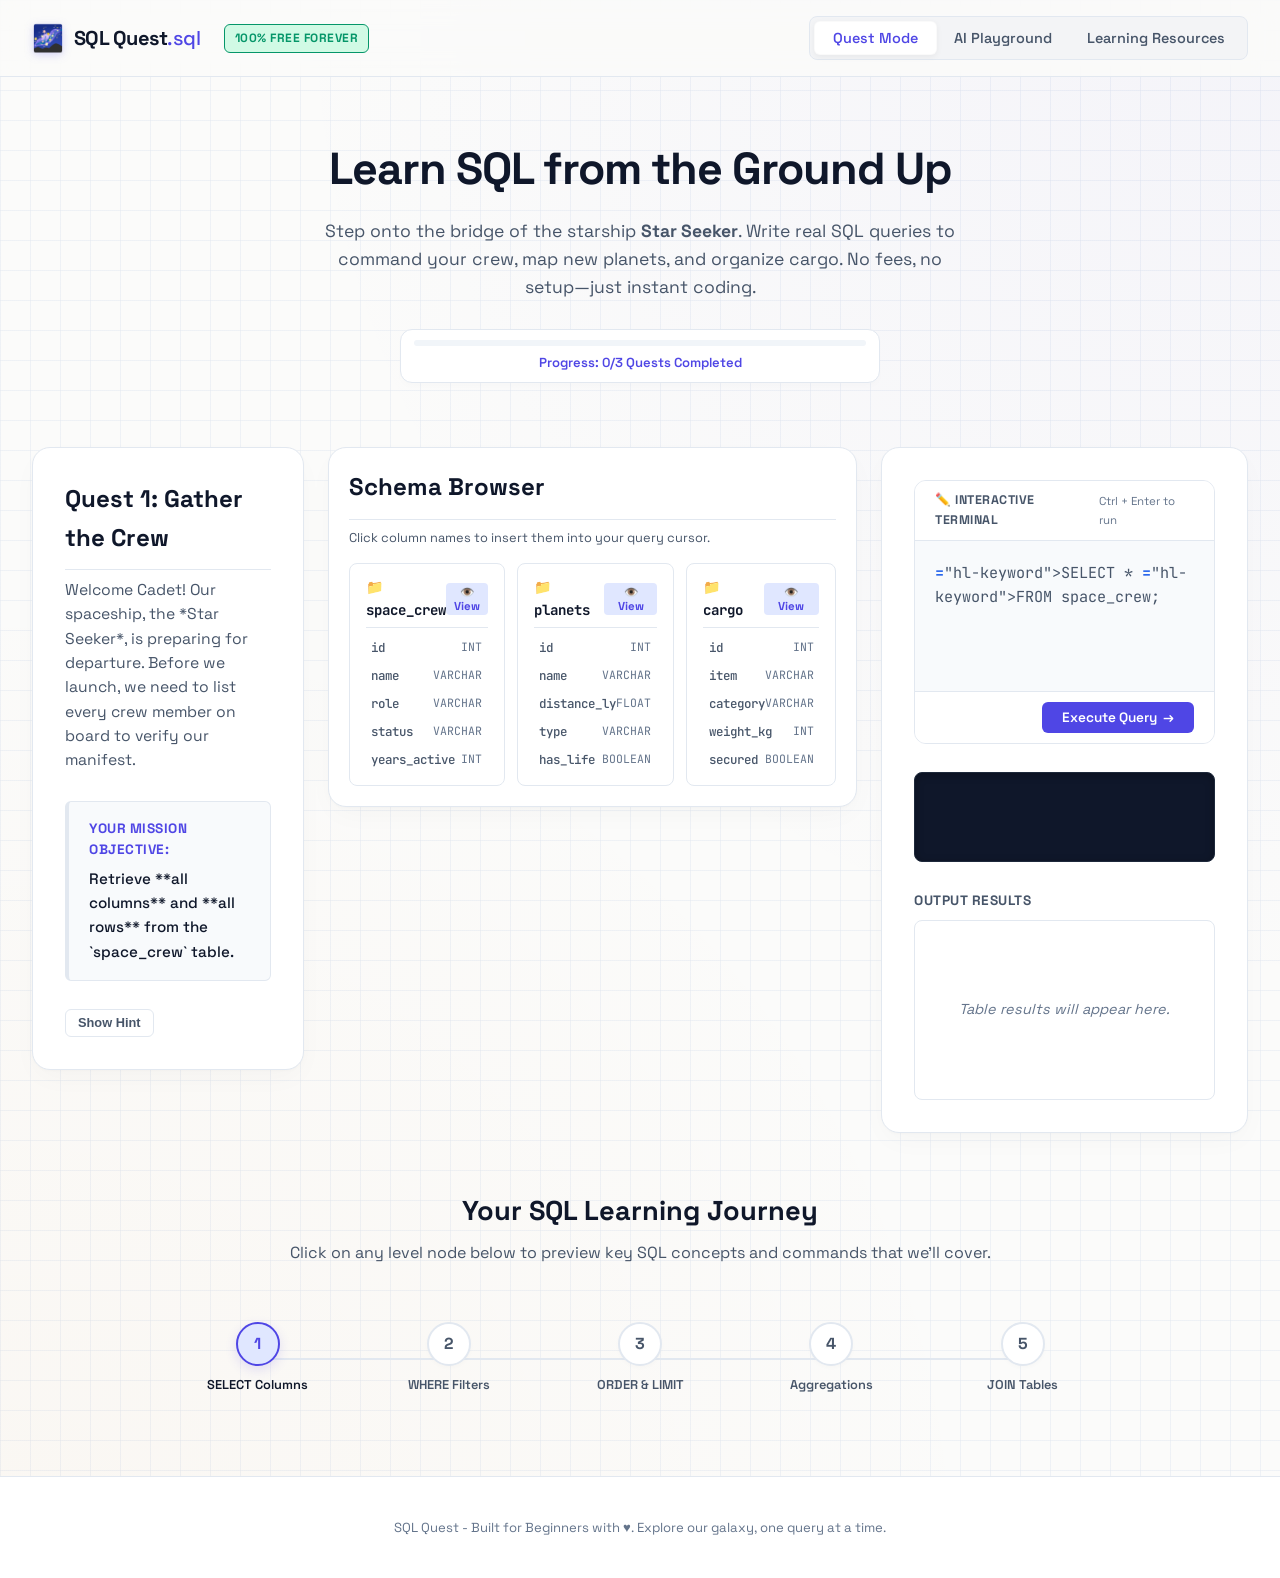
==== 200.html @ 403ad313 "Initial commit" ====
<!DOCTYPE html>
<html lang="en">
<head>
  <meta charset="UTF-8">
  <meta name="viewport" content="width=device-width, initial-scale=1.0">
  <title>SQL Quest: Master the Basics of SQL</title>
  <meta name="description" content="Step onto the bridge of the Star Seeker and learn SQL right from the basics through interactive space-themed quests directly in your browser.">
  <link rel="icon" href="data:image/svg+xml,<svg xmlns=%22http://www.w3.org/2000/svg%22 viewBox=%220 0 100 100%22><text y=%22.9em%22 font-size=%2290%22>🌌</text></svg>">
  <link rel="stylesheet" href="styles.css">
</head>
<body>

  <!-- Header Navigation -->
  <header>
    <div class="logo-container">
      <span class="logo-icon">🌌</span>
      <span class="logo-text">SQL Quest</span>
    </div>
    <div class="free-pricing-tag">100% Free Forever</div>
    <nav class="nav-tabs">
      <button class="nav-tab active" data-tab="quest">Quest Mode</button>
      <button class="nav-tab" data-tab="sandbox">AI Playground</button>
      <button class="nav-tab" data-tab="resources">Learning Resources</button>
    </nav>
  </header>

  <!-- Hero Onboarding Section -->
  <section class="hero-banner">
    <h1>Learn SQL from the Ground Up</h1>
    <p>Step onto the bridge of the starship <strong>Star Seeker</strong>. Write real SQL queries to command your crew, map new planets, and organize cargo. No fees, no setup—just instant coding.</p>
    
    <div class="progress-container">
      <div class="progress-bar-bg">
        <div id="quest-progress-fill" class="progress-bar-fill"></div>
      </div>
      <span id="quest-progress-text" class="progress-text">Progress: 0/3 Quests Completed</span>
    </div>
  </section>

  <!-- Main Split-Pane Workspace -->
  <main class="workspace" id="main-workspace">
    
    <!-- Left Column: Instructions (Quest Details OR AI Playground controls) -->
    <div class="workspace-left">
      
      <!-- Quest Panel -->
      <section id="workspace-quest" class="panel">
        <div class="guide-header">
          <h2 id="quest-title">Quest 1: Gather the Crew</h2>
          <p id="quest-description" class="quest-intro">Loading instructions...</p>
        </div>

        <div class="objective-box">
          <h4>Your Mission Objective:</h4>
          <p id="quest-objective">Loading objective...</p>
        </div>

        <div class="hint-section">
          <button id="quest-hint-btn" class="hint-btn">Show Hint</button>
          <div id="quest-hint-text" class="hint-text hidden"></div>
        </div>

        <!-- Live Interactive Feedback -->
        <div id="quest-feedback" class="quest-feedback-panel hidden">
          <!-- Will be dynamically populated upon query completion -->
        </div>
        
        <button id="next-quest-btn" class="action-btn hidden">Next Quest &rarr;</button>
      </section>

      <!-- Sandbox Panel (Combined AI Playground) -->
      <section id="workspace-sandbox" class="panel hidden">
        <div class="guide-header">
          <h2>AI SQL Playground</h2>
          <p class="quest-intro">Describe what data you want in natural English. The SQL Copilot will translate it into a valid SQL query and load it into your editor.</p>
        </div>

        <!-- AI Assistant Input Container -->
        <div class="ai-input-container">
          <div class="ai-input-wrapper">
            <span class="ai-mascot-sparkle">🧠</span>
            <input type="text" id="ai-prompt-input" placeholder="Ask SQL Copilot (e.g. 'find active crew members')...">
            <button id="ai-submit-btn" class="ai-send-btn">Ask AI</button>
          </div>
          
          <div class="ai-suggestions-list">
            <span class="ai-suggestions-label">Try Asking:</span>
            <div class="ai-suggest-chips">
              <span class="ai-suggest-chip" data-prompt="Find active crew members">"active crew"</span>
              <span class="ai-suggest-chip" data-prompt="Find planets with life">"habitable planets"</span>
              <span class="ai-suggest-chip" data-prompt="Show unsecured cargo items">"unsecured cargo"</span>
              <span class="ai-suggest-chip" data-prompt="List all space crew ordered by experience">"sort crew by years"</span>
            </div>
          </div>
        </div>

        <!-- AI Response & Explanation Area -->
        <div id="ai-explanation-bubble" class="ai-explanation-card hidden">
          <div class="ai-explanation-header">
            <span class="ai-badge">🤖 SQL Copilot</span>
            <span class="ai-explanation-title">Query Explanation</span>
          </div>
          <p id="ai-explanation-text">I translated your prompt into the query loaded in the editor.</p>
        </div>

        <!-- Classic Query presets for manual playground runs -->
        <div style="border-top: 1px solid var(--border-color); padding-top: 1rem;">
          <h4 class="templates-header" style="margin-bottom: 0.5rem;">Quick SQL Presets</h4>
          <div class="template-chips">
            <span class="template-chip" data-query="SELECT * FROM planets;">All Planets</span>
            <span class="template-chip" data-query="SELECT name, distance_ly FROM planets WHERE has_life = true;">Habitable Planets</span>
            <span class="template-chip" data-query="SELECT item, category FROM cargo WHERE secured = false;">Unsecured Cargo</span>
          </div>
        </div>
      </section>

    </div>

    <!-- Middle Column: Persistent Database Schema Explorer -->
    <div class="workspace-middle">
      <section class="panel schema-explorer-panel">
        <div class="guide-header">
          <h2>Schema Browser</h2>
          <p class="quest-intro" style="font-size: 0.8rem;">Click column names to insert them into your query cursor.</p>
        </div>

        <div class="schema-cards">
          
          <div class="schema-card-v2" data-table="space_crew">
            <div class="schema-card-v2-header">
              <span class="table-name">📁 space_crew</span>
              <button class="quick-view-btn" data-table="space_crew" title="Quick View Data">👁️ View</button>
            </div>
            <ul class="schema-columns-list">
              <li data-col="id"><span class="col-name">id</span> <span class="col-type">INT</span></li>
              <li data-col="name"><span class="col-name">name</span> <span class="col-type">VARCHAR</span></li>
              <li data-col="role"><span class="col-name">role</span> <span class="col-type">VARCHAR</span></li>
              <li data-col="status"><span class="col-name">status</span> <span class="col-type">VARCHAR</span></li>
              <li data-col="years_active"><span class="col-name">years_active</span> <span class="col-type">INT</span></li>
            </ul>
          </div>

          <div class="schema-card-v2" data-table="planets">
            <div class="schema-card-v2-header">
              <span class="table-name">📁 planets</span>
              <button class="quick-view-btn" data-table="planets" title="Quick View Data">👁️ View</button>
            </div>
            <ul class="schema-columns-list">
              <li data-col="id"><span class="col-name">id</span> <span class="col-type">INT</span></li>
              <li data-col="name"><span class="col-name">name</span> <span class="col-type">VARCHAR</span></li>
              <li data-col="distance_ly"><span class="col-name">distance_ly</span> <span class="col-type">FLOAT</span></li>
              <li data-col="type"><span class="col-name">type</span> <span class="col-type">VARCHAR</span></li>
              <li data-col="has_life"><span class="col-name">has_life</span> <span class="col-type">BOOLEAN</span></li>
            </ul>
          </div>

          <div class="schema-card-v2" data-table="cargo">
            <div class="schema-card-v2-header">
              <span class="table-name">📁 cargo</span>
              <button class="quick-view-btn" data-table="cargo" title="Quick View Data">👁️ View</button>
            </div>
            <ul class="schema-columns-list">
              <li data-col="id"><span class="col-name">id</span> <span class="col-type">INT</span></li>
              <li data-col="item"><span class="col-name">item</span> <span class="col-type">VARCHAR</span></li>
              <li data-col="category"><span class="col-name">category</span> <span class="col-type">VARCHAR</span></li>
              <li data-col="weight_kg"><span class="col-name">weight_kg</span> <span class="col-type">INT</span></li>
              <li data-col="secured"><span class="col-name">secured</span> <span class="col-type">BOOLEAN</span></li>
            </ul>
          </div>

        </div>
      </section>
    </div>

    <!-- Right Column: Persistent Interactive Console & Table Output -->
    <div class="workspace-right">
      <section class="panel">
        <div class="editor-container">
          <div class="editor-header">
            <span class="editor-title">Interactive Terminal</span>
            <span class="keyboard-shortcut">Ctrl + Enter to run</span>
          </div>
          <!-- Overlapping Textarea & Syntax Highlighting DIV -->
          <div class="editor-textarea-wrapper">
            <div id="editor-highlight" class="editor-highlight-overlay"></div>
            <textarea id="sql-editor" spellcheck="false" placeholder="Write your SQL here..."></textarea>
          </div>
          <div class="editor-footer">
            <button id="run-query-btn" class="run-btn">
              <span>Execute Query</span> &rarr;
            </button>
          </div>
        </div>

        <!-- Real-time Console Log -->
        <div id="console-output" class="console-logs">
          <p class="console-line"><span class="console-timestamp">[09:00:00]</span> Console initialized. Write your query above and press Execute!</p>
        </div>

        <!-- Rendered Data Table -->
        <div class="table-output-panel">
          <h3>Output Results</h3>
          <div id="table-container" class="table-wrapper">
            <div class="table-placeholder">Table results will appear here.</div>
          </div>
        </div>
      </section>
    </div>
  </main>

  <!-- Resources Hub Workspace -->
  <main id="workspace-resources" class="workspace hidden" style="grid-template-columns: 1fr;">
    <section class="panel" id="print-cheat-sheet-area">
      <div class="guide-header" style="display:flex; justify-content:space-between; align-items:center; flex-wrap:wrap; gap:1rem;">
        <div>
          <h2>SQL Academy Resource Center</h2>
          <p class="quest-intro">Unlock video lessons, cheat handbooks, and syntax guides by clearing training levels. <strong>100% Free &amp; Open Learning.</strong></p>
        </div>
        <div class="resource-lock-status-indicator" id="resource-unlock-summary">
          Unlocked: 1/3 Levels
        </div>
      </div>

      <div class="resources-grid">
        
        <!-- Video Lectures Section -->
        <div class="resource-section">
          <h3 class="resource-section-title">🎬 Video Lectures</h3>
          <div class="resource-list">
            
            <div class="resource-card unlocked" data-resource-lvl="1">
              <div class="card-status-badge">Unlocked</div>
              <h4>Lesson 1: SELECT &amp; Columns</h4>
              <p>Learn to fetch columns and rows from a database table.</p>
              <a href="https://www.youtube.com/watch?v=HXV3zeQKqGY" target="_blank" class="resource-link-btn">Watch Video (8 min) &rarr;</a>
            </div>

            <div class="resource-card locked" data-resource-lvl="2">
              <div class="card-status-badge">Locked</div>
              <h4>Lesson 2: WHERE Filters</h4>
              <p>Learn to isolate specific rows using comparison logic.</p>
              <a href="https://www.youtube.com/watch?v=7S_tz1z_5bA" target="_blank" class="resource-link-btn disabled">Solve Quest 1 to Unlock</a>
            </div>

            <div class="resource-card locked" data-resource-lvl="3">
              <div class="card-status-badge">Locked</div>
              <h4>Lesson 3: ORDER BY &amp; LIMIT</h4>
              <p>Learn sorting lists and limiting return counts.</p>
              <a href="https://www.youtube.com/watch?v=85pG_pZgQL8" target="_blank" class="resource-link-btn disabled">Solve Quest 2 to Unlock</a>
            </div>

          </div>
        </div>

        <!-- Downloadable Guides Section -->
        <div class="resource-section">
          <h3 class="resource-section-title">📖 PDF &amp; Text Guides</h3>
          <div class="resource-list">
            
            <div class="resource-card unlocked" data-resource-lvl="1">
              <div class="card-status-badge">Unlocked</div>
              <h4>Guide: Database Foundations</h4>
              <p>Visual PDF overview of schemas, fields, and queries.</p>
              <a href="data:text/plain;charset=utf-8,DATABASE FOUNDATIONS:%0A- A database table has rows and columns.%0A- Columns represent attributes (e.g. name, role).%0A- Rows represent records (e.g. Zara Chen, Navigator).%0A- Write SELECT * FROM space_crew; to view the whole table." download="SQL_Database_Foundations.txt" class="resource-link-btn">Download Guide (TXT) &darr;</a>
            </div>

            <div class="resource-card locked" data-resource-lvl="2">
              <div class="card-status-badge">Locked</div>
              <h4>Guide: WHERE Operators</h4>
              <p>Unlock by completing the second level training.</p>
              <a href="#" class="resource-link-btn disabled">Solve Quest 1 to Unlock</a>
            </div>

            <div class="resource-card locked" data-resource-lvl="3">
              <div class="card-status-badge">Locked</div>
              <h4>Guide: Sorting &amp; Bounds</h4>
              <p>Unlock by completing the third level training.</p>
              <a href="#" class="resource-link-btn disabled">Solve Quest 2 to Unlock</a>
            </div>

          </div>
        </div>

        <!-- Quick Syntax Notes Section -->
        <div class="resource-section">
          <h3 class="resource-section-title">📝 Quick Syntax Notes</h3>
          <div class="resource-list">
            
            <div class="resource-card unlocked" data-resource-lvl="1">
              <div class="card-status-badge">Unlocked</div>
              <h4>SELECT statement</h4>
              <pre class="notes-code">SELECT name, role FROM space_crew;</pre>
              <button class="copy-code-btn" data-code="SELECT name, role FROM space_crew;">Copy Code</button>
            </div>

            <div class="resource-card locked" data-resource-lvl="2">
              <div class="card-status-badge">Locked</div>
              <h4>WHERE Filter Clause</h4>
              <pre class="notes-code">SELECT * FROM cargo WHERE weight_kg > 500;</pre>
              <button class="copy-code-btn disabled" disabled>Locked</button>
            </div>

            <div class="resource-card locked" data-resource-lvl="3">
              <div class="card-status-badge">Locked</div>
              <h4>ORDER BY sorting</h4>
              <pre class="notes-code">SELECT * FROM planets ORDER BY distance_ly DESC;</pre>
              <button class="copy-code-btn disabled" disabled>Locked</button>
            </div>

          </div>

          <div class="download-all-notes-panel" style="margin-top: 1.5rem; border-top: 1px solid var(--border-color); padding-top: 1rem; display: flex; gap: 0.5rem;">
            <button id="download-txt-notes-btn" class="action-btn secondary-btn" style="flex:1; margin-top:0; font-size: 0.8rem;">Download Notes (.txt)</button>
            <button id="print-pdf-notes-btn" class="action-btn secondary-btn" style="flex:1; margin-top:0; font-size: 0.8rem;">Print / Save PDF</button>
          </div>
        </div>

      </div>
    </section>
  </main>

  <!-- Interactive Learning Roadmap -->
  <section class="roadmap-section" id="roadmap-navigation-area">
    <div class="roadmap-header">
      <h2>Your SQL Learning Journey</h2>
      <p>Click on any level node below to preview key SQL concepts and commands that we'll cover.</p>
    </div>

    <div class="roadmap-graph">
      
      <div class="roadmap-node-container">
        <div class="roadmap-node active" data-level="1">1</div>
        <span class="node-label">SELECT Columns</span>
      </div>

      <div class="roadmap-node-container">
        <div class="roadmap-node" data-level="2">2</div>
        <span class="node-label">WHERE Filters</span>
      </div>

      <div class="roadmap-node-container">
        <div class="roadmap-node" data-level="3">3</div>
        <span class="node-label">ORDER &amp; LIMIT</span>
      </div>

      <div class="roadmap-node-container">
        <div class="roadmap-node" data-level="4">4</div>
        <span class="node-label">Aggregations</span>
      </div>

      <div class="roadmap-node-container">
        <div class="roadmap-node" data-level="5">5</div>
        <span class="node-label">JOIN Tables</span>
      </div>

    </div>
  </section>

  <!-- Concept Breakdown Modal Dialog -->
  <div id="roadmap-modal" class="modal hidden">
    <div class="modal-content">
      <div class="modal-header">
        <h3 id="roadmap-modal-title">Concept Detail</h3>
        <button id="roadmap-modal-close" class="modal-close">&times;</button>
      </div>
      <div id="roadmap-modal-body" class="modal-body">
        <!-- Populated via Javascript -->
      </div>
    </div>
  </div>

  <!-- Footer -->
  <footer>
    <p>SQL Quest - Built for Beginners with &hearts;. Explore our galaxy, one query at a time.</p>
  </footer>

  <!-- SQL Engine and App Controller Scripts -->
  <script src="database.js"></script>
  <script src="app.js"></script>
</body>
</html>
---- styles.css ----
/* SQL Quest - Visual Styling System (Tech-Editorial Light Theme) */
@import url('https://fonts.googleapis.com/css2?family=Space+Grotesk:wght@400;500;600;700&family=JetBrains+Mono:wght@400;500;700&display=swap');

:root {
  /* Editorial Light Palette */
  --bg-primary: #fbfbfa;
  --bg-secondary: #f3f4f6;
  --bg-panel: #ffffff;
  --bg-input: #f8fafc;
  
  --color-text-main: #0f172a;
  --color-text-muted: #475569;
  --color-text-dark: #64748b;

  --accent-primary: #4f46e5;      /* Tech Indigo */
  --accent-primary-light: #e0e7ff;
  --accent-secondary: #d97706;    /* Warm Amber */
  --accent-secondary-light: #fef3c7;
  --accent-success: #059669;      /* Emerald Green */
  --accent-success-light: #d1fae5;
  --accent-error: #dc2626;        /* Crimson Red */
  --accent-error-light: #fee2e2;

  --border-color: #e2e8f0;
  --border-color-focus: #cbd5e1;
  --ring-shadow-primary: 0 0 0 4px rgba(79, 70, 229, 0.15);
  --ring-shadow-success: 0 0 0 4px rgba(5, 150, 105, 0.15);
  --ring-shadow-error: 0 0 0 4px rgba(220, 38, 38, 0.15);

  --panel-shadow: 0 10px 30px -5px rgba(0, 0, 0, 0.03), 0 1px 3px rgba(0, 0, 0, 0.02);
  --hover-shadow: 0 20px 40px -10px rgba(0, 0, 0, 0.06), 0 1px 3px rgba(0, 0, 0, 0.02);
  --border-radius: 12px;
  --border-radius-sm: 6px;
  --border-radius-lg: 18px;

  --font-sans: 'Space Grotesk', sans-serif;
  --font-mono: 'JetBrains Mono', monospace;
  
  --transition-smooth: all 0.25s cubic-bezier(0.4, 0, 0.2, 1);
}

* {
  box-sizing: border-box;
  margin: 0;
  padding: 0;
}

body {
  background-color: var(--bg-primary);
  color: var(--color-text-main);
  font-family: var(--font-sans);
  line-height: 1.6;
  overflow-x: hidden;
  /* Light Grid Blueprint background */
  background-image: 
    radial-gradient(circle at 100% 0%, rgba(79, 70, 229, 0.04), transparent 50%),
    radial-gradient(circle at 0% 100%, rgba(217, 119, 6, 0.03), transparent 50%),
    linear-gradient(rgba(226, 232, 240, 0.5) 1px, transparent 1px),
    linear-gradient(90deg, rgba(226, 232, 240, 0.5) 1px, transparent 1px);
  background-size: 100% 100%, 100% 100%, 30px 30px, 30px 30px;
}

/* --- Header Section --- */
header {
  position: sticky;
  top: 0;
  z-index: 100;
  background: rgba(251, 251, 250, 0.85);
  backdrop-filter: blur(12px);
  -webkit-backdrop-filter: blur(12px);
  border-bottom: 1px solid var(--border-color);
  padding: 1rem 2rem;
  display: flex;
  justify-content: space-between;
  align-items: center;
}

.logo-container {
  display: flex;
  align-items: center;
  gap: 0.6rem;
}

.logo-icon {
  font-size: 1.6rem;
  filter: drop-shadow(0 2px 4px rgba(79, 70, 229, 0.25));
}

.logo-text {
  font-size: 1.25rem;
  font-weight: 700;
  letter-spacing: -0.5px;
  color: var(--color-text-main);
  text-transform: none;
}

.logo-text::after {
  content: ".sql";
  color: var(--accent-primary);
  font-weight: 500;
}

.nav-tabs {
  display: flex;
  background: var(--bg-secondary);
  border-radius: 8px;
  padding: 0.25rem;
  border: 1px solid var(--border-color);
}

.nav-tab {
  background: transparent;
  border: none;
  color: var(--color-text-muted);
  font-family: var(--font-sans);
  font-size: 0.9rem;
  font-weight: 550;
  padding: 0.45rem 1.1rem;
  border-radius: 6px;
  cursor: pointer;
  transition: var(--transition-smooth);
}

.nav-tab:hover {
  color: var(--color-text-main);
}

.nav-tab.active {
  background: var(--bg-panel);
  color: var(--accent-primary);
  box-shadow: 0 2px 6px rgba(0, 0, 0, 0.05);
  border: 1px solid rgba(0, 0, 0, 0.02);
}

/* --- Hero Banner --- */
.hero-banner {
  padding: 3.5rem 2rem 2.5rem;
  text-align: center;
  max-width: 900px;
  margin: 0 auto;
}

.hero-banner h1 {
  font-size: 2.8rem;
  font-weight: 700;
  margin-bottom: 0.75rem;
  letter-spacing: -1px;
  color: var(--color-text-main);
}

.hero-banner p {
  color: var(--color-text-muted);
  font-size: 1.1rem;
  max-width: 650px;
  margin: 0 auto 1.75rem;
}

.progress-container {
  max-width: 480px;
  margin: 0 auto;
  background: var(--bg-panel);
  border-radius: 12px;
  padding: 0.6rem 0.8rem;
  border: 1px solid var(--border-color);
  display: flex;
  flex-direction: column;
  gap: 0.35rem;
  box-shadow: 0 4px 6px rgba(0, 0, 0, 0.01);
}

.progress-bar-bg {
  width: 100%;
  height: 6px;
  background: #f1f5f9;
  border-radius: 10px;
  overflow: hidden;
}

.progress-bar-fill {
  height: 100%;
  width: 0%;
  background: var(--accent-primary);
  transition: width 0.4s ease-out;
}

.progress-text {
  font-size: 0.82rem;
  font-weight: 600;
  color: var(--accent-primary);
  font-family: var(--font-sans);
}

/* --- Workspace Area --- */
.workspace {
  display: grid;
  grid-template-columns: 1fr 0.85fr 1.35fr;
  gap: 1.5rem;
  max-width: 1500px;
  margin: 1.5rem auto;
  padding: 0 2rem;
}

/* Editorial Panel Card */
.panel {
  background: var(--bg-panel);
  border: 1px solid var(--border-color);
  border-radius: var(--border-radius-lg);
  padding: 2rem;
  box-shadow: var(--panel-shadow);
  display: flex;
  flex-direction: column;
  gap: 1.75rem;
  transition: var(--transition-smooth);
}

.panel:hover {
  box-shadow: var(--hover-shadow);
}

/* Left Panel: Guide & Quests */
.guide-header h2 {
  font-size: 1.5rem;
  font-weight: 700;
  margin-bottom: 0.5rem;
  color: var(--color-text-main);
  border-bottom: 1.5px solid var(--border-color);
  padding-bottom: 0.75rem;
}

.quest-intro {
  color: var(--color-text-muted);
  font-size: 0.98rem;
  line-height: 1.55;
}

.quest-intro strong {
  color: var(--color-text-main);
  font-weight: 600;
}

.objective-box {
  background: var(--bg-input);
  border-left: 3px solid var(--accent-primary);
  border-radius: 6px;
  padding: 1rem 1.25rem;
  border: 1px solid var(--border-color);
  border-left-width: 4px;
}

.objective-box h4 {
  color: var(--accent-primary);
  font-size: 0.85rem;
  font-weight: 700;
  text-transform: uppercase;
  letter-spacing: 0.5px;
  margin-bottom: 0.35rem;
}

.objective-box p {
  font-size: 0.95rem;
  font-weight: 500;
  color: var(--color-text-main);
}

.hint-section {
  display: flex;
  flex-direction: column;
  gap: 0.5rem;
}

.hint-btn {
  background: transparent;
  border: 1px solid var(--border-color);
  color: var(--color-text-muted);
  padding: 0.35rem 0.75rem;
  border-radius: 6px;
  font-size: 0.8rem;
  font-weight: 600;
  cursor: pointer;
  align-self: flex-start;
  transition: var(--transition-smooth);
}

.hint-btn:hover {
  background: var(--bg-secondary);
  color: var(--color-text-main);
  border-color: var(--color-text-dark);
}

.hint-text {
  background: #f8fafc;
  border: 1px dashed var(--border-color);
  border-radius: 6px;
  padding: 0.75rem 1rem;
  font-family: var(--font-mono);
  font-size: 0.82rem;
  white-space: pre-wrap;
  color: var(--color-text-muted);
  line-height: 1.4;
}

/* Quest Feedbacks */
.quest-feedback-panel {
  display: flex;
  gap: 1rem;
  padding: 1.25rem;
  border-radius: 8px;
  margin-top: auto;
  align-items: center;
}

.quest-feedback-panel.hidden {
  display: none;
}

.success-panel {
  background: var(--accent-success-light);
  border: 1px solid var(--accent-success);
  box-shadow: 0 4px 12px rgba(5, 150, 105, 0.05);
}

.success-panel h3 {
  color: var(--accent-success);
  font-weight: 700;
  margin-bottom: 0.25rem;
  font-size: 1.1rem;
}

.success-panel p {
  font-size: 0.92rem;
  color: var(--color-text-main);
}

.feedback-icon {
  font-size: 1.8rem;
}

.final-success-panel {
  background: var(--accent-primary-light);
  border: 1px solid var(--accent-primary);
  flex-direction: column;
  text-align: center;
  padding: 1.75rem;
  border-radius: var(--border-radius);
}

.final-success-panel h3 {
  color: var(--accent-primary);
  margin-bottom: 0.5rem;
  font-size: 1.35rem;
  font-weight: 700;
}

.final-success-panel p {
  font-size: 0.95rem;
  color: var(--color-text-main);
}

.glowing-badge {
  font-size: 3.5rem;
  display: inline-block;
  animation: floatBadge 3.5s ease-in-out infinite;
}

@keyframes floatBadge {
  0% { transform: translateY(0px) rotate(0deg); }
  50% { transform: translateY(-6px) rotate(4deg); }
  100% { transform: translateY(0px) rotate(0deg); }
}

.action-btn {
  background: var(--accent-primary);
  color: #fff;
  border: none;
  font-weight: 600;
  font-family: var(--font-sans);
  padding: 0.7rem 1.35rem;
  border-radius: 8px;
  cursor: pointer;
  transition: var(--transition-smooth);
}

.action-btn:hover {
  background: #3730a3;
  transform: translateY(-1px);
  box-shadow: 0 4px 12px rgba(79, 70, 229, 0.2);
}

.secondary-btn {
  background: #ffffff;
  color: var(--color-text-main);
  border: 1px solid var(--border-color);
  margin-top: 0.75rem;
}

.secondary-btn:hover {
  background: var(--bg-secondary);
  box-shadow: none;
}

/* Right Panel: SQL Terminal & Table Output */
.editor-container {
  display: flex;
  flex-direction: column;
  border-radius: var(--border-radius);
  background: var(--bg-input);
  border: 1.5px solid var(--border-color);
  overflow: hidden;
  transition: var(--transition-smooth);
}

.editor-container:focus-within {
  border-color: var(--accent-primary);
  box-shadow: var(--ring-shadow-primary);
}

.editor-header {
  background: #ffffff;
  padding: 0.6rem 1.25rem;
  border-bottom: 1.5px solid var(--border-color);
  display: flex;
  justify-content: space-between;
  align-items: center;
}

.editor-title {
  font-size: 0.78rem;
  font-family: var(--font-sans);
  font-weight: 700;
  color: var(--color-text-muted);
  text-transform: uppercase;
  letter-spacing: 0.5px;
}

.editor-title::before {
  content: "✏️ ";
}

.keyboard-shortcut {
  font-size: 0.72rem;
  color: var(--color-text-dark);
}

/* Textarea Wrapper & Overlapping Highlighter CSS */
.editor-textarea-wrapper {
  position: relative;
  height: 150px;
  width: 100%;
  background: var(--bg-input);
}

#sql-editor,
.editor-highlight-overlay {
  position: absolute;
  top: 0;
  left: 0;
  width: 100%;
  height: 100%;
  font-family: var(--font-mono) !important;
  font-size: 0.95rem !important;
  padding: 1.25rem;
  line-height: 1.55;
  white-space: pre-wrap;
  word-wrap: break-word;
  box-sizing: border-box;
  overflow-y: auto;
  border: none;
  background: transparent;
  margin: 0;
}

#sql-editor {
  color: transparent !important;
  caret-color: var(--color-text-main);
  z-index: 2;
  resize: none;
  outline: none;
}

.editor-highlight-overlay {
  color: #475569;
  z-index: 1;
  pointer-events: none;
}

/* Syntax Color Tokens */
.hl-keyword {
  color: #6366f1 !important;
  font-weight: 700;
}

.hl-string {
  color: #0d9488 !important;
  font-weight: 500;
}

.hl-number {
  color: #d97706 !important;
  font-weight: 500;
}

.hl-operator {
  color: #2563eb !important;
  font-weight: 600;
}

.hl-comment {
  color: #94a3b8 !important;
  font-style: italic;
}

/* Schema Explorer Panel V2 */
.schema-explorer-panel {
  padding: 1.25rem;
  display: flex;
  flex-direction: column;
  gap: 1rem;
  max-height: 520px;
  overflow-y: auto;
}

.schema-card-v2 {
  background: #ffffff;
  border: 1px solid var(--border-color);
  border-radius: 8px;
  padding: 0.75rem 1rem;
  display: flex;
  flex-direction: column;
  gap: 0.5rem;
  transition: var(--transition-smooth);
}

.schema-card-v2:hover {
  border-color: var(--accent-primary);
  box-shadow: 0 4px 8px rgba(0, 0, 0, 0.02);
}

.schema-card-v2-header {
  display: flex;
  justify-content: space-between;
  align-items: center;
  border-bottom: 1px solid var(--border-color);
  padding-bottom: 0.35rem;
}

.schema-card-v2 .table-name {
  font-weight: 700;
  font-size: 0.88rem;
  color: var(--color-text-main);
}

.quick-view-btn {
  background: var(--accent-primary-light);
  color: var(--accent-primary);
  border: none;
  font-family: var(--font-sans);
  font-size: 0.72rem;
  font-weight: 700;
  padding: 0.15rem 0.5rem;
  border-radius: 4px;
  cursor: pointer;
  transition: var(--transition-smooth);
}

.quick-view-btn:hover {
  background: var(--accent-primary);
  color: #ffffff;
  transform: translateY(-0.5px);
}

.schema-columns-list {
  list-style: none;
  display: flex;
  flex-direction: column;
  gap: 0.2rem;
}

.schema-columns-list li {
  display: flex;
  justify-content: space-between;
  font-size: 0.78rem;
  font-family: var(--font-mono);
  color: var(--color-text-muted);
  padding: 0.15rem 0.35rem;
  border-radius: 4px;
  cursor: pointer;
  transition: var(--transition-smooth);
}

.schema-columns-list li:hover {
  background: var(--accent-primary-light);
  color: var(--accent-primary);
}

.schema-columns-list .col-name {
  font-weight: 500;
}

.schema-columns-list .col-type {
  color: var(--color-text-dark);
  font-size: 0.72rem;
}

.editor-footer {
  padding: 0.6rem 1.25rem;
  background: #ffffff;
  border-top: 1px solid var(--border-color);
  display: flex;
  justify-content: flex-end;
}

.run-btn {
  background: var(--accent-primary);
  color: #fff;
  border: none;
  font-family: var(--font-sans);
  font-weight: 600;
  font-size: 0.85rem;
  padding: 0.45rem 1.25rem;
  border-radius: 6px;
  cursor: pointer;
  display: flex;
  align-items: center;
  gap: 0.4rem;
  transition: var(--transition-smooth);
}

.run-btn:hover {
  background: #3730a3;
  transform: translateY(-1px);
}

/* Console logs (Dual-Tone Dark theme for high legibility terminal lines) */
.console-logs {
  background: #0f172a;
  border: 1px solid #1e293b;
  border-radius: 8px;
  font-family: var(--font-mono);
  font-size: 0.82rem;
  height: 90px;
  padding: 0.75rem 1rem;
  overflow-y: auto;
  box-shadow: inset 0 2px 8px rgba(0,0,0,0.25);
}

.console-timestamp {
  color: #64748b;
}

.line-success {
  color: #34d399;
}

.line-error {
  color: #f87171;
}

/* Output Table Styling */
.table-output-panel {
  display: flex;
  flex-direction: column;
  gap: 0.5rem;
  flex-grow: 1;
}

.table-output-panel h3 {
  font-size: 0.85rem;
  font-weight: 700;
  text-transform: uppercase;
  letter-spacing: 0.5px;
  color: var(--color-text-muted);
}

.table-wrapper {
  border: 1px solid var(--border-color);
  border-radius: 8px;
  overflow-x: auto;
  background: #ffffff;
  min-height: 180px;
  display: flex;
  flex-direction: column;
  position: relative;
}

.table-placeholder {
  margin: auto;
  color: var(--color-text-dark);
  font-size: 0.9rem;
  font-style: italic;
}

.sql-result-table {
  width: 100%;
  border-collapse: collapse;
  font-family: var(--font-sans);
  font-size: 0.88rem;
  text-align: left;
}

.sql-result-table th {
  background: #f8fafc;
  color: var(--color-text-main);
  font-family: var(--font-sans);
  font-size: 0.8rem;
  font-weight: 700;
  padding: 0.7rem 0.9rem;
  border-bottom: 2px solid var(--border-color);
  text-transform: uppercase;
  letter-spacing: 0.5px;
}

.sql-result-table td {
  padding: 0.65rem 0.9rem;
  border-bottom: 1px solid var(--border-color);
  color: var(--color-text-main);
}

.sql-result-table tr:last-child td {
  border-bottom: none;
}

.sql-result-table tr:nth-child(even) {
  background: #fbfbfb;
}

.sql-result-table tr:hover {
  background: #f1f5f9;
}

.bool-true {
  color: var(--accent-success);
  font-weight: 600;
}

.bool-false {
  color: var(--accent-error);
  font-weight: 600;
}

.null-val {
  color: var(--color-text-dark);
  font-style: italic;
}

.empty-table-msg {
  margin: auto;
  padding: 2rem;
  color: var(--accent-secondary);
  text-align: center;
  font-size: 0.9rem;
  font-weight: 500;
}

/* Error feedback panel */
.sql-error-helper {
  margin: auto;
  max-width: 90%;
  background: var(--accent-error-light);
  border: 1.5px solid rgba(220, 38, 38, 0.25);
  border-radius: 8px;
  padding: 1.1rem;
  display: flex;
  gap: 0.75rem;
  align-items: flex-start;
}

.helper-icon {
  font-size: 1.4rem;
}

.helper-content h4 {
  color: var(--accent-error);
  margin-bottom: 0.25rem;
  font-size: 0.9rem;
  font-weight: 700;
}

.helper-content p {
  color: var(--color-text-main);
  font-size: 0.85rem;
  line-height: 1.4;
}

/* --- Sandbox Sidebar Styling --- */
.sandbox-layout {
  display: grid;
  grid-template-columns: 1fr;
  gap: 1rem;
}

.sandbox-sidebar {
  display: flex;
  flex-direction: column;
  gap: 0.75rem;
}

.sidebar-title {
  font-size: 0.8rem;
  font-weight: 700;
  text-transform: uppercase;
  color: var(--color-text-dark);
  letter-spacing: 0.5px;
  margin-bottom: 0.25rem;
}

.schema-cards {
  display: grid;
  grid-template-columns: repeat(3, 1fr);
  gap: 0.75rem;
}

.schema-card {
  background: var(--bg-input);
  border: 1px solid var(--border-color);
  border-radius: 8px;
  padding: 0.75rem 1rem;
  cursor: pointer;
  transition: var(--transition-smooth);
}

.schema-card:hover {
  border-color: var(--accent-primary);
  background: #ffffff;
}

.schema-card.selected {
  border-color: var(--accent-primary);
  background: var(--accent-primary-light);
  box-shadow: 0 2px 8px rgba(79, 70, 229, 0.05);
}

.schema-card-header {
  display: flex;
  justify-content: space-between;
  align-items: center;
  margin-bottom: 0.2rem;
}

.table-name {
  font-family: var(--font-mono);
  font-weight: 700;
  font-size: 0.88rem;
  color: var(--color-text-main);
}

.schema-card.selected .table-name {
  color: var(--accent-primary);
}

.row-count {
  font-size: 0.7rem;
  font-weight: 600;
  color: var(--color-text-muted);
  background: rgba(0,0,0,0.05);
  padding: 0.1rem 0.35rem;
  border-radius: 4px;
}

.table-desc {
  font-size: 0.75rem;
  color: var(--color-text-muted);
  line-height: 1.35;
}

.templates-header {
  font-size: 0.8rem;
  font-weight: 700;
  color: var(--color-text-muted);
  text-transform: uppercase;
  letter-spacing: 0.5px;
}

.template-chips {
  display: flex;
  flex-wrap: wrap;
  gap: 0.5rem;
}

.template-chip {
  background: #ffffff;
  border: 1px solid var(--border-color);
  border-radius: 20px;
  padding: 0.3rem 0.75rem;
  font-family: var(--font-mono);
  font-size: 0.75rem;
  color: var(--color-text-muted);
  cursor: pointer;
  transition: var(--transition-smooth);
}

.template-chip:hover {
  border-color: var(--accent-primary);
  color: var(--accent-primary);
  background: var(--accent-primary-light);
}

.hidden {
  display: none !important;
}

/* --- Learning Roadmap Section --- */
.roadmap-section {
  max-width: 1100px;
  margin: 3.5rem auto;
  padding: 0 2rem;
  text-align: center;
}

.roadmap-header h2 {
  font-size: 1.7rem;
  font-weight: 700;
  margin-bottom: 0.5rem;
  color: var(--color-text-main);
}

.roadmap-header p {
  color: var(--color-text-muted);
  margin-bottom: 2rem;
}

.roadmap-graph {
  display: flex;
  justify-content: space-between;
  align-items: center;
  position: relative;
  max-width: 900px;
  margin: 0 auto;
  padding: 1.5rem 0;
}

/* Lightweight Connector Line */
.roadmap-graph::before {
  content: "";
  position: absolute;
  top: 50%;
  left: 6%;
  right: 6%;
  height: 2px;
  background: var(--border-color);
  z-index: 1;
  transform: translateY(-50%);
}

.roadmap-node-container {
  display: flex;
  flex-direction: column;
  align-items: center;
  position: relative;
  z-index: 2;
  width: 15%;
}

.roadmap-node {
  width: 44px;
  height: 44px;
  background: #ffffff;
  border: 2px solid var(--border-color);
  border-radius: 50%;
  display: flex;
  justify-content: center;
  align-items: center;
  font-weight: 700;
  font-size: 1rem;
  color: var(--color-text-muted);
  cursor: pointer;
  transition: var(--transition-smooth);
  box-shadow: 0 2px 4px rgba(0,0,0,0.02);
}

.roadmap-node:hover {
  transform: scale(1.1);
  border-color: var(--accent-primary);
  color: var(--accent-primary);
  box-shadow: 0 4px 10px rgba(79, 70, 229, 0.1);
}

.roadmap-node.completed {
  border-color: var(--accent-success);
  background: var(--accent-success);
  color: #ffffff;
  box-shadow: 0 4px 8px rgba(5, 150, 105, 0.1);
}

.roadmap-node.active {
  border-color: var(--accent-primary);
  background: var(--accent-primary-light);
  color: var(--accent-primary);
  box-shadow: 0 4px 12px rgba(79, 70, 229, 0.15);
  animation: nodePulse 2.5s infinite;
}

@keyframes nodePulse {
  0% { transform: scale(1); box-shadow: 0 0 0 0 rgba(79, 70, 229, 0.2); }
  70% { transform: scale(1.05); box-shadow: 0 0 0 6px rgba(79, 70, 229, 0); }
  100% { transform: scale(1); box-shadow: 0 0 0 0 rgba(79, 70, 229, 0); }
}

.node-label {
  margin-top: 0.6rem;
  font-size: 0.8rem;
  font-weight: 600;
  color: var(--color-text-muted);
  white-space: nowrap;
}

.roadmap-node.active + .node-label,
.roadmap-node.completed + .node-label {
  color: var(--color-text-main);
}

/* --- Modal styling --- */
.modal {
  position: fixed;
  top: 0;
  left: 0;
  right: 0;
  bottom: 0;
  background: rgba(15, 23, 42, 0.4);
  backdrop-filter: blur(4px);
  z-index: 1000;
  display: flex;
  justify-content: center;
  align-items: center;
  transition: var(--transition-smooth);
}

.modal-content {
  background: #ffffff;
  border: 1px solid var(--border-color);
  width: 90%;
  max-width: 520px;
  border-radius: var(--border-radius);
  overflow: hidden;
  box-shadow: 0 20px 45px -10px rgba(15, 23, 42, 0.15);
}

.modal-header {
  padding: 1.1rem 1.5rem;
  background: var(--bg-input);
  border-bottom: 1px solid var(--border-color);
  display: flex;
  justify-content: space-between;
  align-items: center;
}

.modal-header h3 {
  font-size: 1.1rem;
  font-weight: 700;
  color: var(--accent-primary);
}

.modal-close {
  background: transparent;
  border: none;
  color: var(--color-text-muted);
  font-size: 1.35rem;
  cursor: pointer;
  transition: var(--transition-smooth);
}

.modal-close:hover {
  color: var(--color-text-main);
}

.modal-body {
  padding: 1.5rem;
  display: flex;
  flex-direction: column;
  gap: 1rem;
}

.modal-body p {
  color: var(--color-text-main);
  font-size: 0.95rem;
}

.code-block-preview {
  background: var(--bg-input);
  border: 1px solid var(--border-color);
  border-radius: 6px;
  padding: 0.85rem 1rem;
  font-family: var(--font-mono);
  font-size: 0.85rem;
  line-height: 1.45;
  color: var(--color-text-main);
}

.code-block-preview .keyword {
  color: #7c3aed;
  font-weight: 700;
}

.code-block-preview .fn {
  color: var(--accent-primary);
  font-weight: 600;
}

.modal-body ul {
  padding-left: 1.1rem;
  font-size: 0.88rem;
  color: var(--color-text-muted);
  display: flex;
  flex-direction: column;
  gap: 0.35rem;
}

.modal-body ul li code {
  font-family: var(--font-mono);
  background: var(--bg-input);
  padding: 0.1rem 0.25rem;
  border-radius: 4px;
  color: var(--color-text-main);
  font-size: 0.82rem;
}

/* --- Footer --- */
footer {
  text-align: center;
  padding: 2.5rem 0;
  color: var(--color-text-dark);
  font-size: 0.82rem;
  border-top: 1px solid var(--border-color);
  margin-top: 3.5rem;
  background: #ffffff;
}

/* --- Responsive Adjustments --- */
@media (max-width: 1024px) {
  .workspace {
    grid-template-columns: 1fr;
  }
  .roadmap-graph::before {
    display: none;
  }
  .roadmap-graph {
    flex-direction: column;
    gap: 1.5rem;
    align-items: center;
  }
  .roadmap-node-container {
    width: auto;
  }
  .node-label {
    margin-top: 0.25rem;
  }
  .schema-cards {
    grid-template-columns: 1fr;
  }
}

@media (max-width: 768px) {
  header {
    flex-direction: column;
    gap: 0.75rem;
    padding: 1rem;
  }
  .hero-banner h1 {
    font-size: 2.1rem;
  }
}

/* --- Free Pricing Tag --- */
.free-pricing-tag {
  background: var(--accent-success-light);
  color: var(--accent-success);
  border: 1px solid var(--accent-success);
  padding: 0.25rem 0.6rem;
  font-size: 0.75rem;
  font-weight: 700;
  border-radius: 6px;
  text-transform: uppercase;
  margin-right: auto;
  margin-left: 1.5rem;
  letter-spacing: 0.5px;
}

/* --- Resources Grid Layout --- */
.resources-grid {
  display: grid;
  grid-template-columns: repeat(3, 1fr);
  gap: 1.5rem;
  width: 100%;
}

.resource-section {
  display: flex;
  flex-direction: column;
  gap: 1rem;
}

.resource-section-title {
  font-size: 1rem;
  font-weight: 700;
  border-bottom: 2px solid var(--border-color);
  padding-bottom: 0.5rem;
  color: var(--color-text-main);
  margin-bottom: 0.5rem;
}

.resource-list {
  display: flex;
  flex-direction: column;
  gap: 1rem;
}

/* Resource Cards */
.resource-card {
  background: #ffffff;
  border: 1px solid var(--border-color);
  border-radius: 10px;
  padding: 1.25rem;
  position: relative;
  transition: var(--transition-smooth);
  display: flex;
  flex-direction: column;
  gap: 0.5rem;
  min-height: 140px;
}

.resource-card.unlocked:hover {
  border-color: var(--accent-primary);
  box-shadow: 0 4px 12px rgba(0,0,0,0.02);
}

.resource-card.locked {
  background: #f8fafc;
  border-style: dashed;
  opacity: 0.7;
}

.card-status-badge {
  position: absolute;
  top: 0.75rem;
  right: 0.75rem;
  font-size: 0.65rem;
  font-weight: 700;
  padding: 0.15rem 0.45rem;
  border-radius: 4px;
  text-transform: uppercase;
}

.resource-card.unlocked .card-status-badge {
  background: var(--accent-success-light);
  color: var(--accent-success);
}

.resource-card.locked .card-status-badge {
  background: #e2e8f0;
  color: #64748b;
}

.resource-card h4 {
  font-size: 0.95rem;
  font-weight: 700;
  color: var(--color-text-main);
  max-width: 80%;
  line-height: 1.3;
}

.resource-card.locked h4 {
  color: var(--color-text-muted);
}

.resource-card p {
  font-size: 0.82rem;
  color: var(--color-text-muted);
  margin-bottom: 0.5rem;
  flex-grow: 1;
}

.resource-link-btn {
  display: inline-block;
  text-align: center;
  padding: 0.45rem;
  font-size: 0.8rem;
  font-weight: 600;
  border-radius: 6px;
  background: var(--accent-primary-light);
  color: var(--accent-primary);
  text-decoration: none;
  transition: var(--transition-smooth);
  border: none;
  cursor: pointer;
}

.resource-card.unlocked .resource-link-btn:hover {
  background: var(--accent-primary);
  color: #ffffff;
}

.resource-link-btn.disabled {
  background: #e2e8f0;
  color: #94a3b8;
  cursor: not-allowed;
  pointer-events: none;
}

/* Notes Syntax Preview */
.notes-code {
  background: var(--bg-input);
  border: 1px solid var(--border-color);
  padding: 0.5rem 0.75rem;
  border-radius: 6px;
  font-family: var(--font-mono);
  font-size: 0.78rem;
  color: var(--color-text-main);
  overflow-x: auto;
}

.copy-code-btn {
  background: #ffffff;
  border: 1px solid var(--border-color);
  color: var(--color-text-muted);
  font-family: var(--font-sans);
  font-size: 0.75rem;
  font-weight: 600;
  padding: 0.3rem 0.6rem;
  border-radius: 4px;
  cursor: pointer;
  align-self: flex-start;
  transition: var(--transition-smooth);
}

.copy-code-btn:not(:disabled):hover {
  border-color: var(--accent-primary);
  color: var(--accent-primary);
  background: var(--accent-primary-light);
}

.copy-code-btn:disabled {
  background: #e2e8f0;
  color: #94a3b8;
  cursor: not-allowed;
  border-color: #e2e8f0;
}

/* Indicators */
.resource-lock-status-indicator {
  background: var(--accent-primary-light);
  color: var(--accent-primary);
  border: 1.5px solid var(--accent-primary);
  padding: 0.4rem 0.8rem;
  border-radius: 8px;
  font-weight: 700;
  font-size: 0.85rem;
  box-shadow: 0 2px 4px rgba(79, 70, 229, 0.05);
}

/* --- Print PDF Layout styling --- */
@media print {
  body {
    background: #ffffff !important;
    background-image: none !important;
    color: #000000 !important;
  }
  header, footer, .hero-banner, #roadmap-navigation-area, #main-workspace, .download-all-notes-panel, .card-status-badge {
    display: none !important;
  }
  #workspace-resources {
    display: block !important;
    padding: 0 !important;
    margin: 0 !important;
  }
  .panel {
    border: none !important;
    box-shadow: none !important;
    padding: 0 !important;
  }
  .resources-grid {
    display: flex !important;
    flex-direction: column !important;
    gap: 2rem !important;
  }
  .resource-card {
    page-break-inside: avoid;
    border: 1px solid #000000 !important;
    background: #ffffff !important;
    opacity: 1 !important;
  }
  .resource-link-btn {
    display: none !important;
  }
  .notes-code {
    background: #ffffff !important;
    border: 1px solid #000000 !important;
    color: #000000 !important;
  }
  .copy-code-btn {
    display: none !important;
  }
}

@media (max-width: 900px) {
  .resources-grid {
    grid-template-columns: 1fr;
  }
}

/* --- AI Playground Styling --- */
.ai-input-container {
  display: flex;
  flex-direction: column;
  gap: 0.85rem;
  background: var(--bg-input);
  border: 1px solid var(--border-color);
  border-radius: var(--border-radius);
  padding: 1.25rem;
  margin-bottom: 0.5rem;
}

.ai-input-wrapper {
  display: flex;
  align-items: center;
  background: #ffffff;
  border: 1.5px solid var(--border-color);
  border-radius: var(--border-radius-sm);
  padding: 0.2rem 0.5rem;
  transition: var(--transition-smooth);
}

.ai-input-wrapper:focus-within {
  border-color: var(--accent-primary);
  box-shadow: var(--ring-shadow-primary);
}

.ai-mascot-sparkle {
  font-size: 1.2rem;
  margin-left: 0.4rem;
  margin-right: 0.4rem;
  cursor: default;
}

#ai-prompt-input {
  border: none;
  background: transparent;
  outline: none;
  font-family: var(--font-sans);
  font-size: 0.92rem;
  color: var(--color-text-main);
  flex-grow: 1;
  padding: 0.5rem 0.25rem;
  width: 100%;
}

.ai-send-btn {
  background: var(--accent-primary);
  color: #ffffff;
  border: none;
  font-family: var(--font-sans);
  font-weight: 600;
  font-size: 0.85rem;
  padding: 0.45rem 1rem;
  border-radius: 6px;
  cursor: pointer;
  transition: var(--transition-smooth);
  white-space: nowrap;
}

.ai-send-btn:hover {
  background: #3730a3;
  transform: translateY(-0.5px);
}

.ai-suggestions-list {
  display: flex;
  flex-direction: column;
  gap: 0.4rem;
  margin-top: 0.25rem;
}

.ai-suggestions-label {
  font-size: 0.72rem;
  font-weight: 700;
  text-transform: uppercase;
  color: var(--color-text-dark);
  letter-spacing: 0.5px;
}

.ai-suggest-chips {
  display: flex;
  flex-wrap: wrap;
  gap: 0.4rem;
}

.ai-suggest-chip {
  font-size: 0.72rem;
  font-family: var(--font-sans);
  background: #ffffff;
  border: 1px solid var(--border-color);
  border-radius: 12px;
  padding: 0.2rem 0.65rem;
  color: var(--color-text-muted);
  cursor: pointer;
  transition: var(--transition-smooth);
}

.ai-suggest-chip:hover {
  border-color: var(--accent-primary);
  color: var(--accent-primary);
  background: var(--accent-primary-light);
}

/* AI Copilot Explanation Card */
.ai-explanation-card {
  background: #f5f3ff;
  border: 1.5px solid #c7d2fe;
  border-radius: 10px;
  padding: 1.1rem;
  display: flex;
  flex-direction: column;
  gap: 0.5rem;
  animation: aiSlideDown 0.3s cubic-bezier(0.4, 0, 0.2, 1);
}

@keyframes aiSlideDown {
  from { opacity: 0; transform: translateY(-8px); }
  to { opacity: 1; transform: translateY(0); }
}

.ai-explanation-header {
  display: flex;
  justify-content: space-between;
  align-items: center;
  border-bottom: 1px solid rgba(199, 210, 254, 0.5);
  padding-bottom: 0.35rem;
}

.ai-badge {
  font-size: 0.7rem;
  font-weight: 700;
  color: var(--accent-primary);
  background: #e0e7ff;
  padding: 0.15rem 0.45rem;
  border-radius: 4px;
  text-transform: uppercase;
  letter-spacing: 0.5px;
}

.ai-explanation-title {
  font-size: 0.75rem;
  font-weight: 600;
  color: #4338ca;
}

#ai-explanation-text {
  font-size: 0.85rem;
  color: #3730a3;
  line-height: 1.45;
}
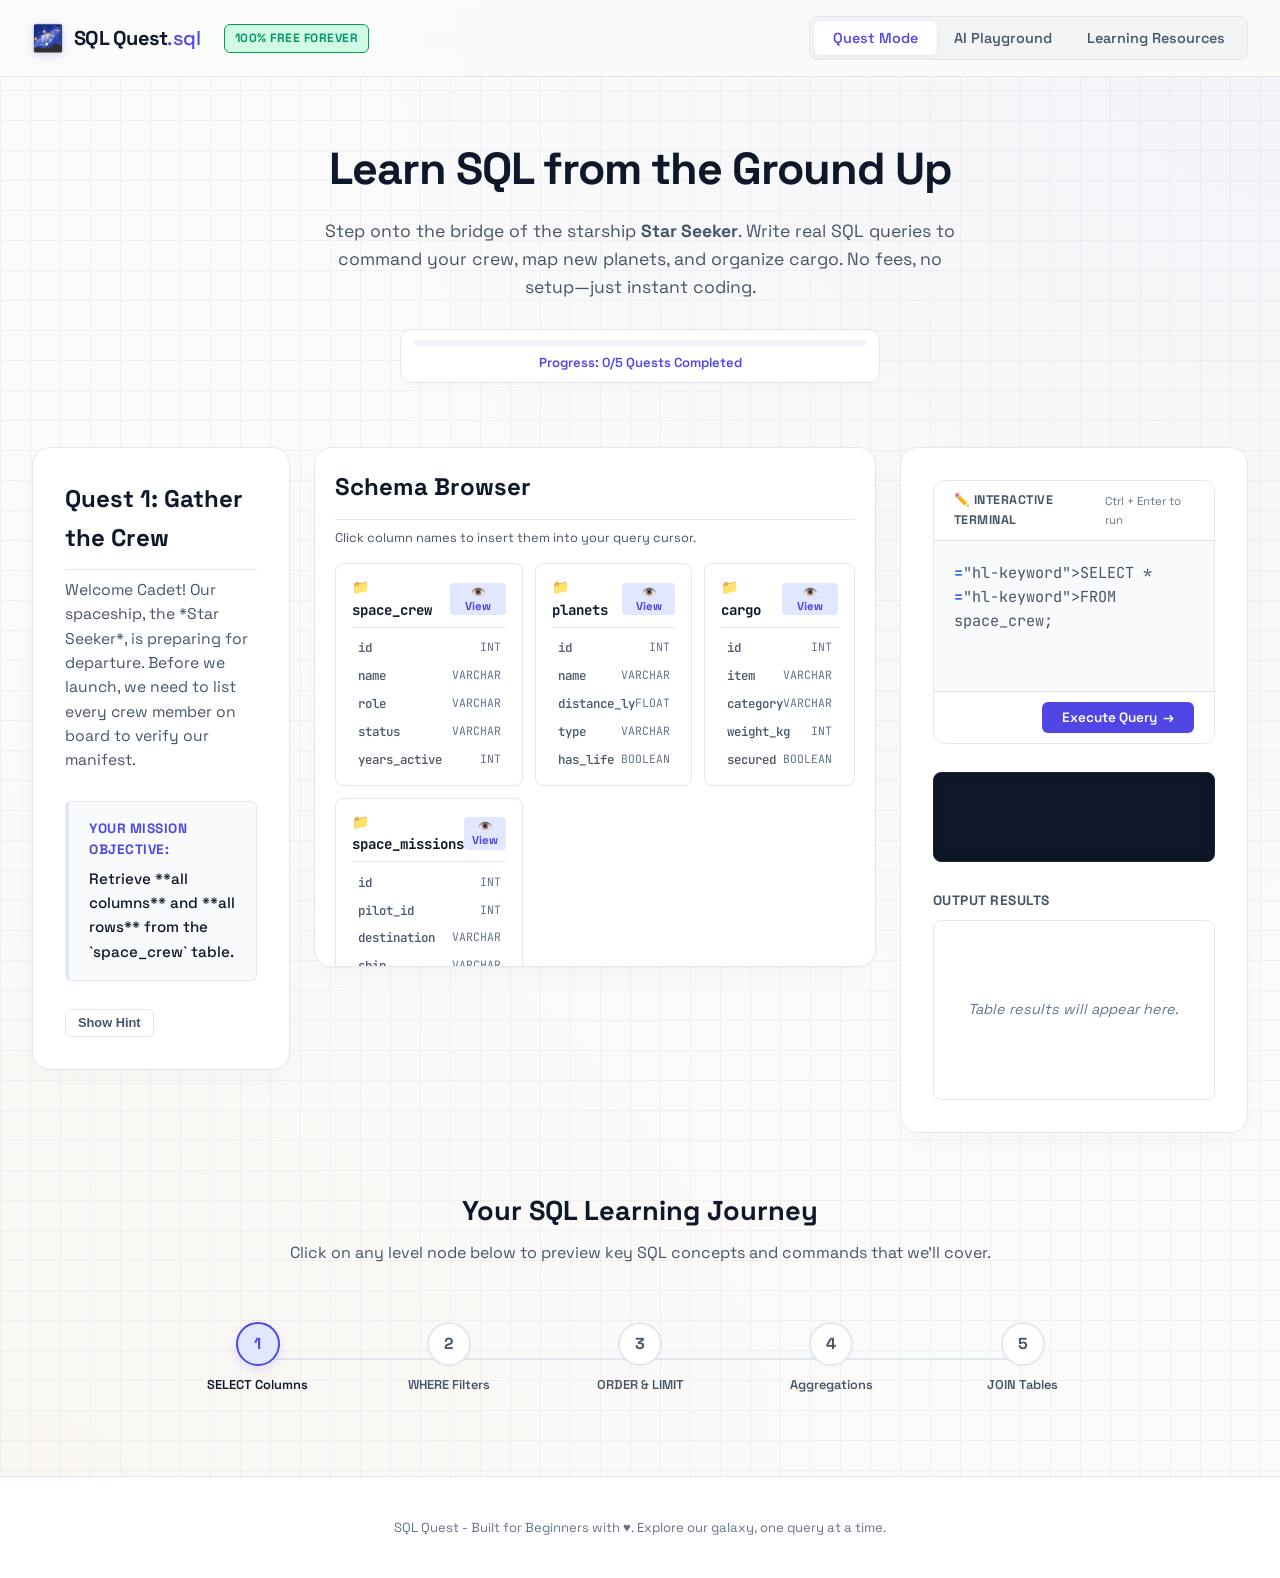
==== commit 755f670b: "Deploying to gh-pages from @ shashank702-star/sql-basics-academy@b1e4e133020ca4d0983bd68f4b11d72513d" ====
--- a/200.html
+++ b/200.html
@@ -168,6 +168,19 @@
             </ul>
           </div>
 
+          <div class="schema-card-v2" data-table="space_missions">
+            <div class="schema-card-v2-header">
+              <span class="table-name">📁 space_missions</span>
+              <button class="quick-view-btn" data-table="space_missions" title="Quick View Data">👁️ View</button>
+            </div>
+            <ul class="schema-columns-list">
+              <li data-col="id"><span class="col-name">id</span> <span class="col-type">INT</span></li>
+              <li data-col="pilot_id"><span class="col-name">pilot_id</span> <span class="col-type">INT</span></li>
+              <li data-col="destination"><span class="col-name">destination</span> <span class="col-type">VARCHAR</span></li>
+              <li data-col="ship"><span class="col-name">ship</span> <span class="col-type">VARCHAR</span></li>
+            </ul>
+          </div>
+
         </div>
       </section>
     </div>
@@ -217,7 +230,7 @@
           <p class="quest-intro">Unlock video lessons, cheat handbooks, and syntax guides by clearing training levels. <strong>100% Free &amp; Open Learning.</strong></p>
         </div>
         <div class="resource-lock-status-indicator" id="resource-unlock-summary">
-          Unlocked: 1/3 Levels
+          Unlocked: 1/5 Levels
         </div>
       </div>
 
@@ -249,6 +262,20 @@
               <a href="https://www.youtube.com/watch?v=85pG_pZgQL8" target="_blank" class="resource-link-btn disabled">Solve Quest 2 to Unlock</a>
             </div>
 
+            <div class="resource-card locked" data-resource-lvl="4">
+              <div class="card-status-badge">Locked</div>
+              <h4>Lesson 4: SQL Aggregations &amp; Math</h4>
+              <p>Learn counting rows and averaging values with COUNT and AVG.</p>
+              <a href="https://www.youtube.com/watch?v=F3_mPZ4y_B0" target="_blank" class="resource-link-btn disabled">Solve Quest 3 to Unlock</a>
+            </div>
+
+            <div class="resource-card locked" data-resource-lvl="5">
+              <div class="card-status-badge">Locked</div>
+              <h4>Lesson 5: Relational JOINs</h4>
+              <p>Learn to connect multiple tables together using key columns.</p>
+              <a href="https://www.youtube.com/watch?v=9yeOJ0xxTuk" target="_blank" class="resource-link-btn disabled">Solve Quest 4 to Unlock</a>
+            </div>
+
           </div>
         </div>
 
@@ -278,6 +305,20 @@
               <a href="#" class="resource-link-btn disabled">Solve Quest 2 to Unlock</a>
             </div>
 
+            <div class="resource-card locked" data-resource-lvl="4">
+              <div class="card-status-badge">Locked</div>
+              <h4>Guide: Aggregations &amp; Math</h4>
+              <p>Unlock by completing the fourth level training.</p>
+              <a href="#" class="resource-link-btn disabled">Solve Quest 3 to Unlock</a>
+            </div>
+
+            <div class="resource-card locked" data-resource-lvl="5">
+              <div class="card-status-badge">Locked</div>
+              <h4>Guide: Relational JOINs</h4>
+              <p>Unlock by completing the fifth level training.</p>
+              <a href="#" class="resource-link-btn disabled">Solve Quest 4 to Unlock</a>
+            </div>
+
           </div>
         </div>
 
@@ -307,6 +348,20 @@
               <button class="copy-code-btn disabled" disabled>Locked</button>
             </div>
 
+            <div class="resource-card locked" data-resource-lvl="4">
+              <div class="card-status-badge">Locked</div>
+              <h4>Aggregations &amp; Counts</h4>
+              <pre class="notes-code">SELECT COUNT(*), AVG(years_active) FROM space_crew;</pre>
+              <button class="copy-code-btn disabled" disabled>Locked</button>
+            </div>
+
+            <div class="resource-card locked" data-resource-lvl="5">
+              <div class="card-status-badge">Locked</div>
+              <h4>JOIN Operations</h4>
+              <pre class="notes-code">SELECT space_crew.name, space_missions.destination FROM space_crew JOIN space_missions ON space_crew.id = space_missions.pilot_id;</pre>
+              <button class="copy-code-btn disabled" disabled>Locked</button>
+            </div>
+
           </div>
 
           <div class="download-all-notes-panel" style="margin-top: 1.5rem; border-top: 1px solid var(--border-color); padding-top: 1rem; display: flex; gap: 0.5rem;">
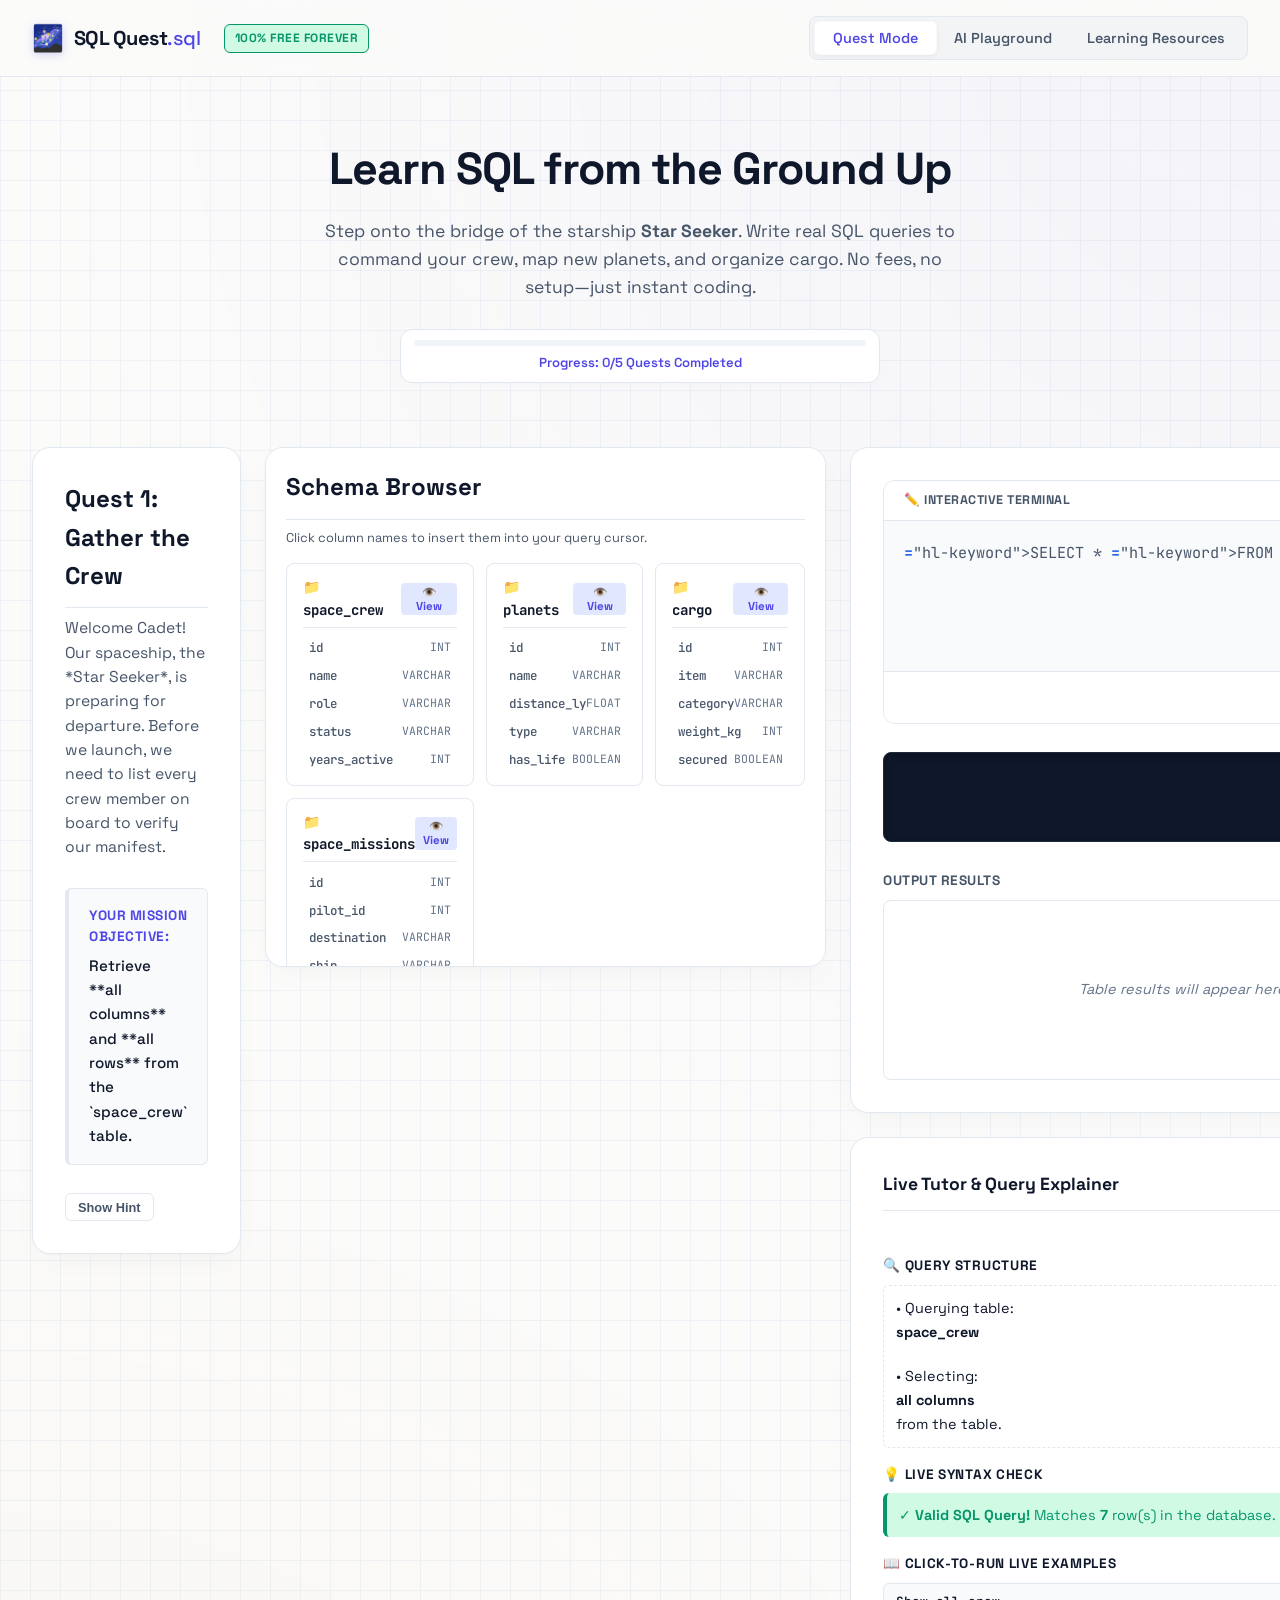
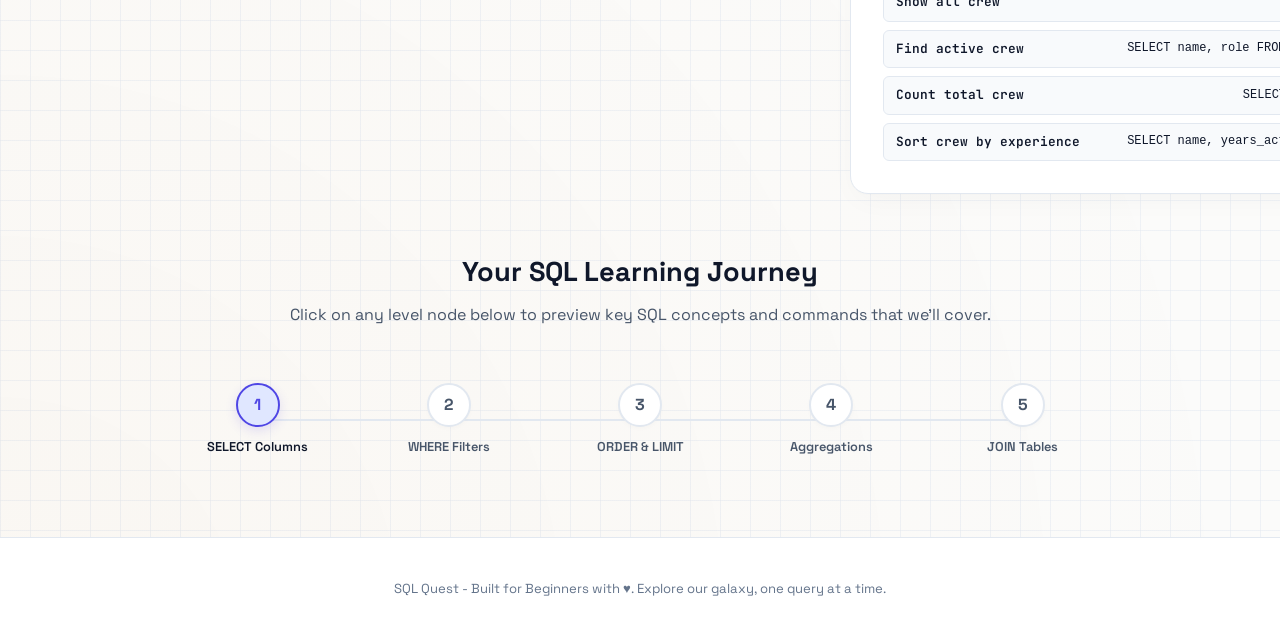
==== commit b24a85ed: "Deploying to gh-pages from @ shashank702-star/sql-basics-academy@03312b35af7ff8de2f9e82d89b601eb5aac" ====
--- a/200.html
+++ b/200.html
@@ -33,7 +33,7 @@
       <div class="progress-bar-bg">
         <div id="quest-progress-fill" class="progress-bar-fill"></div>
       </div>
-      <span id="quest-progress-text" class="progress-text">Progress: 0/3 Quests Completed</span>
+      <span id="quest-progress-text" class="progress-text">Progress: 0/5 Quests Completed</span>
     </div>
   </section>
 
@@ -215,6 +215,40 @@
           <h3>Output Results</h3>
           <div id="table-container" class="table-wrapper">
             <div class="table-placeholder">Table results will appear here.</div>
+          </div>
+        </div>
+      </section>
+
+      <!-- Real-Time SQL Assistant & Live Explainer -->
+      <section class="panel live-assistant-panel" id="live-assistant-area" style="margin-top: 1.5rem;">
+        <div class="assistant-header" style="display: flex; justify-content: space-between; align-items: center; border-bottom: 1px solid var(--border-color); padding-bottom: 0.75rem; margin-bottom: 1rem;">
+          <h3 style="margin: 0; font-size: 1.1rem; font-family: 'Space Grotesk', sans-serif;">Live Tutor &amp; Query Explainer</h3>
+          <span class="assistant-badge" style="background: var(--accent-amber-light); color: var(--accent-amber); font-size: 0.75rem; font-weight: 600; padding: 0.2rem 0.5rem; border-radius: 4px; border: 1px solid var(--accent-amber);">⚡ Real-Time Feedback</span>
+        </div>
+        
+        <div class="assistant-content" style="display: flex; flex-direction: column; gap: 1rem;">
+          <!-- Real-time Query Breakdown -->
+          <div class="assistant-block" id="live-explainer-block">
+            <h4 class="block-title" style="margin: 0 0 0.5rem 0; font-size: 0.85rem; text-transform: uppercase; letter-spacing: 0.05em; color: var(--text-muted);">🔍 Query Structure</h4>
+            <div id="live-explainer-desc" class="explainer-description" style="font-size: 0.9rem; line-height: 1.4; color: var(--text-color); background: var(--bg-grid); padding: 0.75rem; border-radius: 6px; border: 1px dashed var(--border-color);">
+              Start typing a query in the terminal to see a real-time explanation here.
+            </div>
+          </div>
+
+          <!-- Syntax Checker / Tips -->
+          <div class="assistant-block" id="live-syntax-block">
+            <h4 class="block-title" style="margin: 0 0 0.5rem 0; font-size: 0.85rem; text-transform: uppercase; letter-spacing: 0.05em; color: var(--text-muted);">💡 Live Syntax Check</h4>
+            <div id="live-syntax-desc" class="syntax-description status-info" style="font-size: 0.9rem; line-height: 1.4; padding: 0.75rem; border-radius: 6px; background: #f1f5f9; border-left: 4px solid #94a3b8; color: #475569;">
+              Ready to analyze your query.
+            </div>
+          </div>
+
+          <!-- Live Context-Aware Examples -->
+          <div class="assistant-block" id="live-examples-block">
+            <h4 class="block-title" style="margin: 0 0 0.5rem 0; font-size: 0.85rem; text-transform: uppercase; letter-spacing: 0.05em; color: var(--text-muted);">📖 Click-to-Run Live Examples</h4>
+            <div class="live-examples-container" id="live-examples-list" style="display: flex; flex-direction: column; gap: 0.5rem;">
+              <span class="no-examples-msg" style="font-size: 0.85rem; color: var(--text-muted); font-style: italic;">Enter a valid table name (like <code>space_crew</code>, <code>planets</code>, or <code>cargo</code>) to see matching real-time examples here.</span>
+            </div>
           </div>
         </div>
       </section>
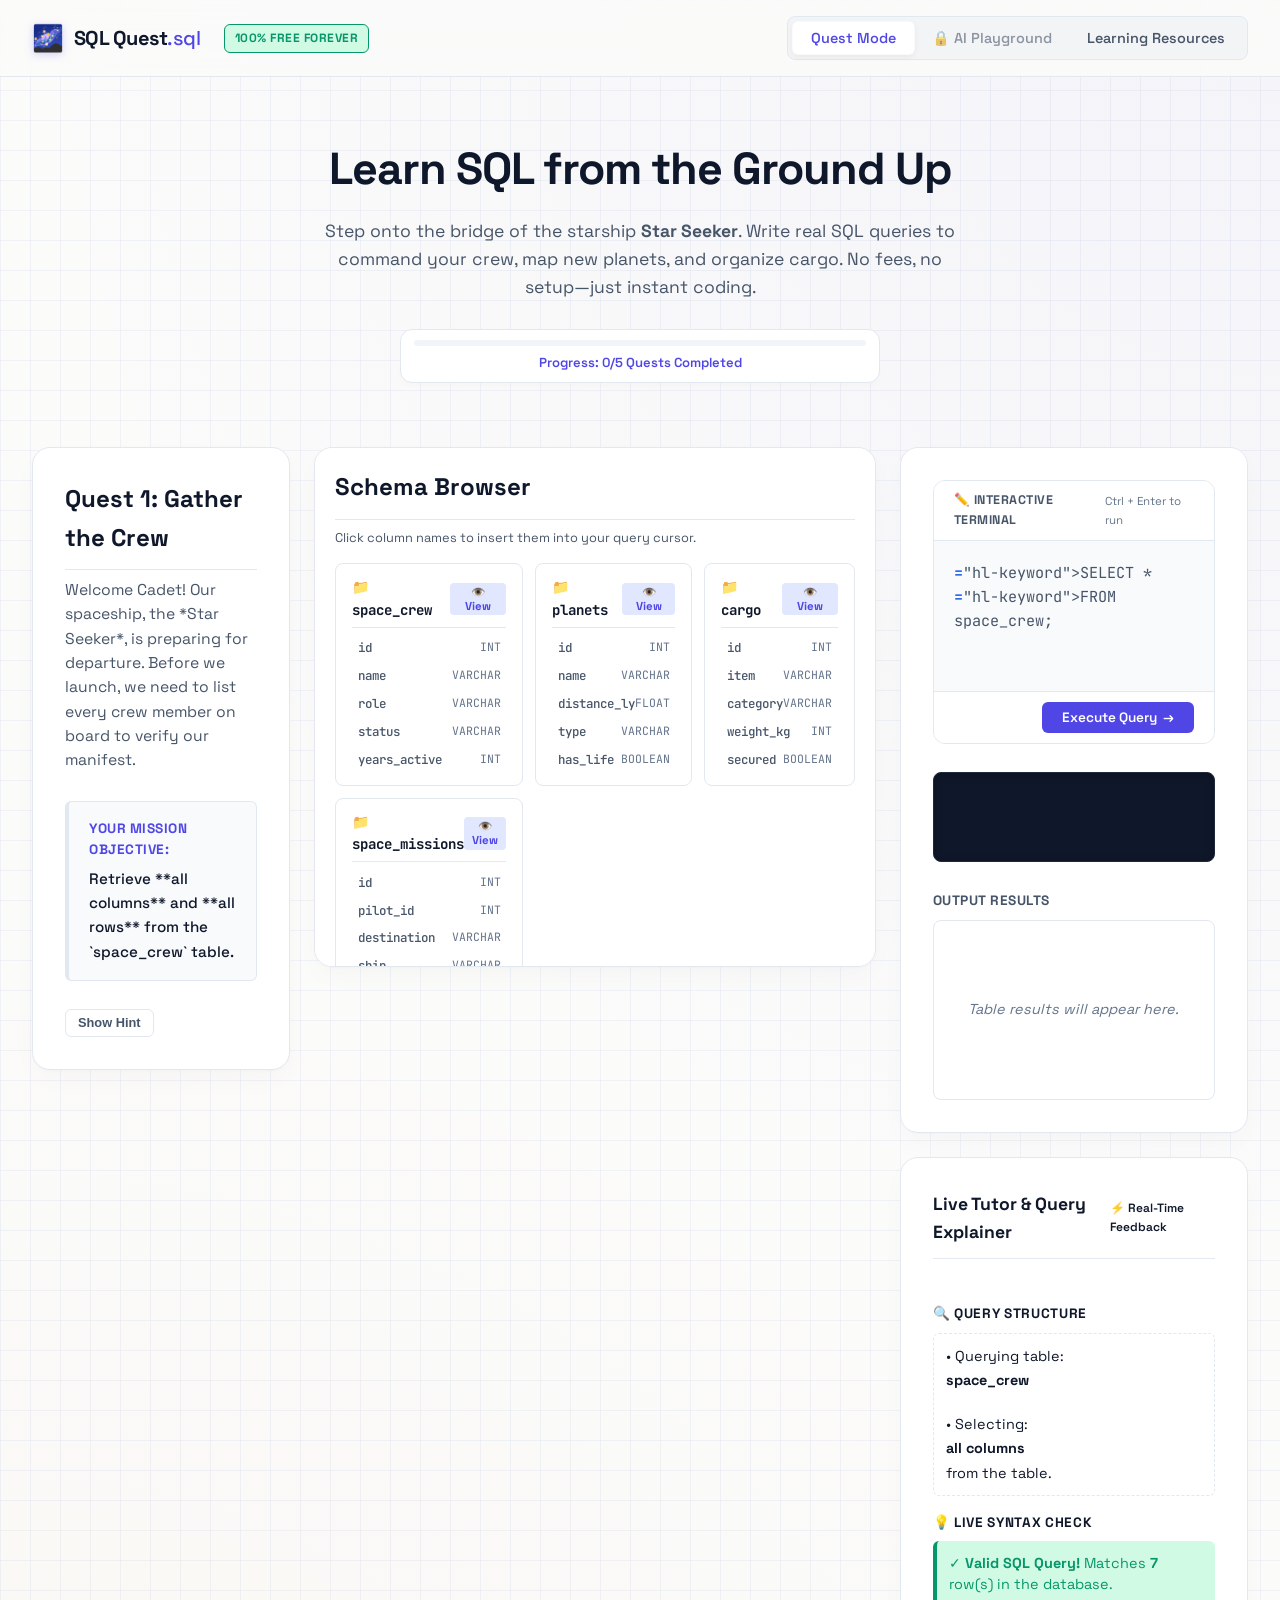
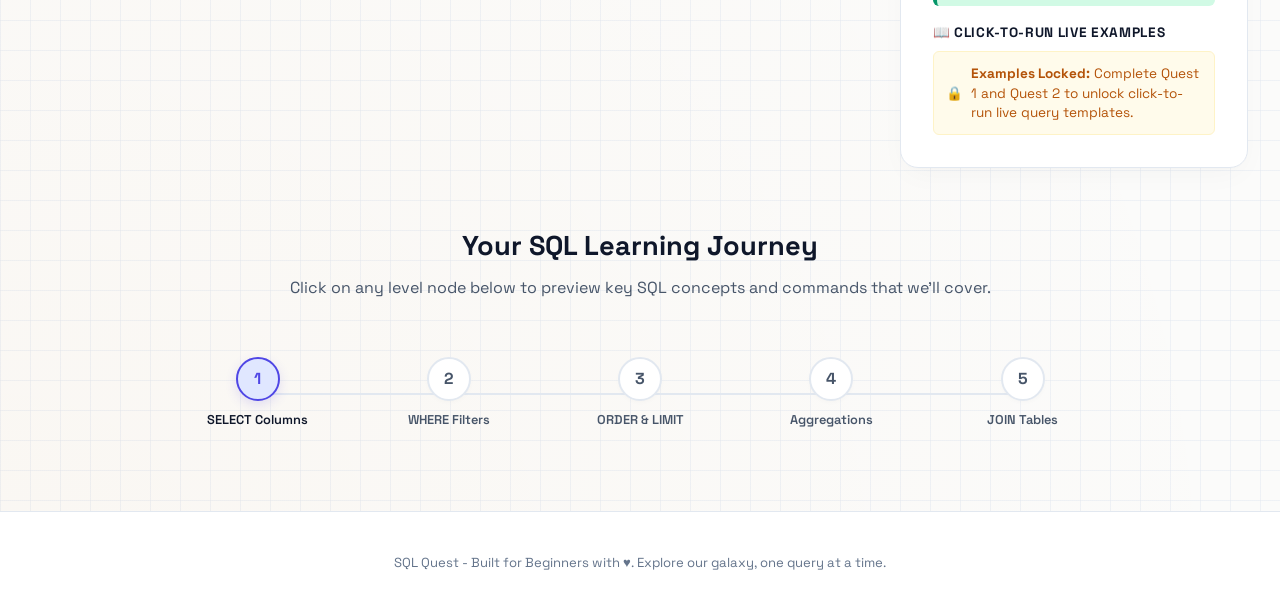
==== commit 9fe0d406: "Deploying to gh-pages from @ shashank702-star/sql-basics-academy@5ead1ad9d8d5c6ba3f8e1121e8fad34e906" ====
--- a/200.html
+++ b/200.html
@@ -19,7 +19,7 @@
     <div class="free-pricing-tag">100% Free Forever</div>
     <nav class="nav-tabs">
       <button class="nav-tab active" data-tab="quest">Quest Mode</button>
-      <button class="nav-tab" data-tab="sandbox">AI Playground</button>
+      <button class="nav-tab" data-tab="sandbox" id="sandbox-nav-tab">🔒 AI Playground</button>
       <button class="nav-tab" data-tab="resources">Learning Resources</button>
     </nav>
   </header>
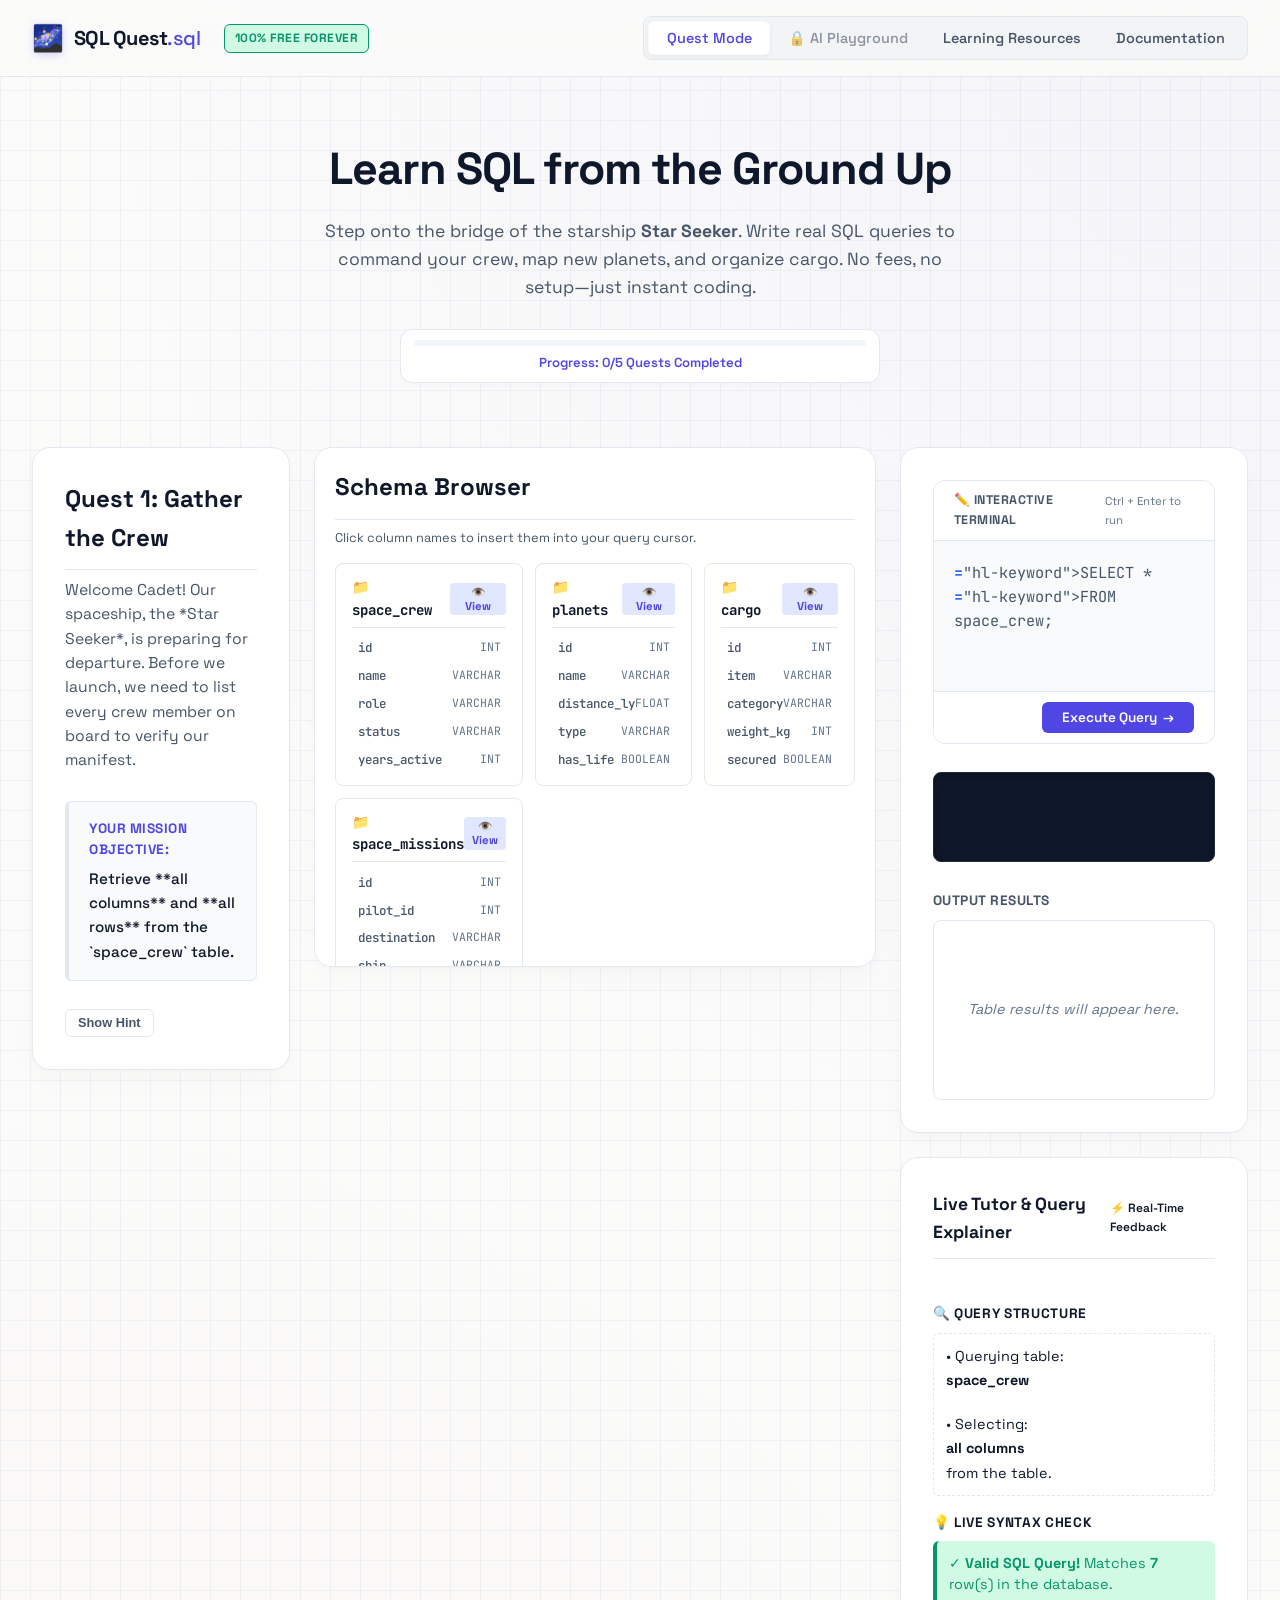
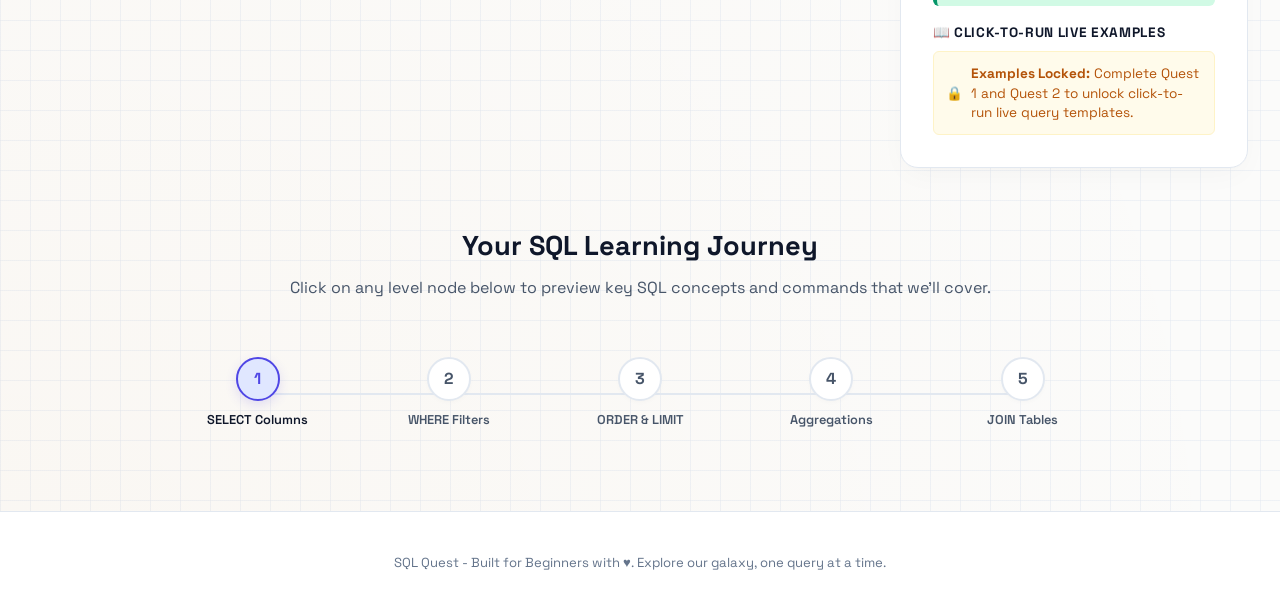
==== commit 1438634b: "Deploying to gh-pages from @ shashank702-star/sql-basics-academy@7dd4fd0abef97b6526a9588f9c2d3e3d919" ====
--- a/200.html
+++ b/200.html
@@ -21,6 +21,7 @@
       <button class="nav-tab active" data-tab="quest">Quest Mode</button>
       <button class="nav-tab" data-tab="sandbox" id="sandbox-nav-tab">🔒 AI Playground</button>
       <button class="nav-tab" data-tab="resources">Learning Resources</button>
+      <button class="nav-tab" data-tab="docs">Documentation</button>
     </nav>
   </header>
 
@@ -408,6 +409,178 @@
     </section>
   </main>
 
+  <!-- Documentation Hub Workspace -->
+  <main id="workspace-docs" class="workspace hidden" style="grid-template-columns: 280px 1fr; gap: 1.5rem; max-width: 1500px; margin: 1.5rem auto; padding: 0 2rem;">
+    
+    <!-- Left column: Doc Navigation Sidebar -->
+    <aside class="panel docs-sidebar" style="display: flex; flex-direction: column; gap: 0.5rem; height: fit-content; position: sticky; top: 90px;">
+      <h3 style="font-family: var(--font-sans); font-size: 1.1rem; font-weight: 700; margin-bottom: 0.75rem; border-bottom: 1px solid var(--border-color); padding-bottom: 0.5rem; color: var(--color-text-main);">Guides &amp; Docs</h3>
+      
+      <button class="doc-menu-btn active" data-doc="project-guide" style="text-align: left; background: var(--bg-secondary); color: var(--accent-primary); border: none; font-family: var(--font-sans); font-size: 0.9rem; font-weight: 600; padding: 0.6rem 0.8rem; border-radius: var(--border-radius-sm); cursor: pointer; display: flex; align-items: center; gap: 0.5rem; transition: var(--transition-smooth); width: 100%;">
+        <span>📖</span> SQL Quest Project Guide
+      </button>
+      
+      <button class="doc-menu-btn" data-doc="antigravity-dev" style="text-align: left; background: transparent; color: var(--color-text-muted); border: none; font-family: var(--font-sans); font-size: 0.9rem; font-weight: 550; padding: 0.6rem 0.8rem; border-radius: var(--border-radius-sm); cursor: pointer; display: flex; align-items: center; gap: 0.5rem; transition: var(--transition-smooth); width: 100%;">
+        <span>🤖</span> Antigravity Dev Guide
+      </button>
+    </aside>
+
+    <!-- Right column: Doc Viewer Pane -->
+    <section class="panel docs-viewer-panel" style="padding: 2.5rem; max-height: 80vh; overflow-y: auto;">
+      
+      <!-- Document 1: Project Guide Content -->
+      <article id="doc-content-project-guide" class="doc-article">
+        <h1 style="font-size: 2.2rem; font-weight: 700; margin-bottom: 0.5rem; letter-spacing: -0.5px;">SQL Quest: Architectural &amp; Technical Guide</h1>
+        <p style="color: var(--color-text-muted); margin-bottom: 1.5rem; font-size: 1.05rem;">A comprehensive breakdown of the application architecture, database schemas, custom SQL parser logic, validation systems, and locking features.</p>
+        
+        <hr style="border: 0; border-top: 1px solid var(--border-color); margin: 1.5rem 0;">
+
+        <h2 style="font-size: 1.5rem; font-weight: 600; margin: 1.5rem 0 0.75rem;">🗺️ Architectural Overview</h2>
+        <p style="margin-bottom: 1rem;">SQL Quest is built as a single-page application (SPA) with zero external server dependencies, running entirely client-side. The codebase consists of three main files:</p>
+        <ul style="margin: 0 0 1.5rem 1.5rem; display: flex; flex-direction: column; gap: 0.5rem;">
+          <li><strong>index.html</strong>: Defines the 3-pane layout (sidebar roadmap/AI copilot, database browser, editor/results pane).</li>
+          <li><strong>styles.css</strong>: Theme variables and visual aesthetics based on the Tech-Editorial Light design token system.</li>
+          <li><strong>database.js</strong>: Custom in-browser parser/runner simulating table scans, where filtering, joins, and aggregates.</li>
+          <li><strong>app.js</strong>: State machine controller (current quest, tab states, unlocks), editor syntax highlighter, and Real-Time Tutor keystroke parser.</li>
+        </ul>
+
+        <h2 style="font-size: 1.5rem; font-weight: 600; margin: 2rem 0 0.75rem;">💾 Space Academy Database Schema</h2>
+        <p style="margin-bottom: 1rem;">The environment hosts four space-themed tables designed to teach basic SQL relational structures. All tables are defined inside <code>database.js</code>:</p>
+        
+        <h3 style="font-size: 1.15rem; font-weight: 600; margin: 1.25rem 0 0.5rem; color: var(--accent-primary);">1. space_crew</h3>
+        <p style="margin-bottom: 0.75rem; font-size: 0.95rem;">Contains the roster of cadets, officers, and droids aboard the ship.</p>
+        <table style="width: 100%; border-collapse: collapse; margin-bottom: 1.5rem; font-size: 0.9rem; border: 1px solid var(--border-color);">
+          <thead>
+            <tr style="background: var(--bg-secondary); text-align: left; border-bottom: 1px solid var(--border-color);">
+              <th style="padding: 0.6rem 1rem;">Column</th>
+              <th style="padding: 0.6rem 1rem;">Type</th>
+              <th style="padding: 0.6rem 1rem;">Description</th>
+            </tr>
+          </thead>
+          <tbody>
+            <tr style="border-bottom: 1px solid var(--border-color);"><td style="padding: 0.5rem 1rem; font-family: var(--font-mono);">id</td><td style="padding: 0.5rem 1rem;">INTEGER</td><td style="padding: 0.5rem 1rem;">Unique identifier (Primary Key)</td></tr>
+            <tr style="border-bottom: 1px solid var(--border-color);"><td style="padding: 0.5rem 1rem; font-family: var(--font-mono);">name</td><td style="padding: 0.5rem 1rem;">VARCHAR</td><td style="padding: 0.5rem 1rem;">Full name of crew member</td></tr>
+            <tr style="border-bottom: 1px solid var(--border-color);"><td style="padding: 0.5rem 1rem; font-family: var(--font-mono);">role</td><td style="padding: 0.5rem 1rem;">VARCHAR</td><td style="padding: 0.5rem 1rem;">Professional role designation</td></tr>
+            <tr style="border-bottom: 1px solid var(--border-color);"><td style="padding: 0.5rem 1rem; font-family: var(--font-mono);">status</td><td style="padding: 0.5rem 1rem;">VARCHAR</td><td style="padding: 0.5rem 1rem;">Current status (Active, Suspended, Retired)</td></tr>
+            <tr style="border-bottom: 1px solid var(--border-color);"><td style="padding: 0.5rem 1rem; font-family: var(--font-mono);">years_active</td><td style="padding: 0.5rem 1rem;">INTEGER</td><td style="padding: 0.5rem 1rem;">Years of service in the academy</td></tr>
+          </tbody>
+        </table>
+
+        <h3 style="font-size: 1.15rem; font-weight: 600; margin: 1.25rem 0 0.5rem; color: var(--accent-primary);">2. planets</h3>
+        <p style="margin-bottom: 0.75rem; font-size: 0.95rem;">Holds astronomical details about discovered planets.</p>
+        <table style="width: 100%; border-collapse: collapse; margin-bottom: 1.5rem; font-size: 0.9rem; border: 1px solid var(--border-color);">
+          <thead>
+            <tr style="background: var(--bg-secondary); text-align: left; border-bottom: 1px solid var(--border-color);">
+              <th style="padding: 0.6rem 1rem;">Column</th>
+              <th style="padding: 0.6rem 1rem;">Type</th>
+              <th style="padding: 0.6rem 1rem;">Description</th>
+            </tr>
+          </thead>
+          <tbody>
+            <tr style="border-bottom: 1px solid var(--border-color);"><td style="padding: 0.5rem 1rem; font-family: var(--font-mono);">id</td><td style="padding: 0.5rem 1rem;">INTEGER</td><td style="padding: 0.5rem 1rem;">Planetary identifier (Primary Key)</td></tr>
+            <tr style="border-bottom: 1px solid var(--border-color);"><td style="padding: 0.5rem 1rem; font-family: var(--font-mono);">name</td><td style="padding: 0.5rem 1rem;">VARCHAR</td><td style="padding: 0.5rem 1rem;">Name of the planet</td></tr>
+            <tr style="border-bottom: 1px solid var(--border-color);"><td style="padding: 0.5rem 1rem; font-family: var(--font-mono);">distance_ly</td><td style="padding: 0.5rem 1rem;">FLOAT</td><td style="padding: 0.5rem 1rem;">Distance from home dock in Light-Years</td></tr>
+            <tr style="border-bottom: 1px solid var(--border-color);"><td style="padding: 0.5rem 1rem; font-family: var(--font-mono);">type</td><td style="padding: 0.5rem 1rem;">VARCHAR</td><td style="padding: 0.5rem 1rem;">Terrestrial, Gas Giant, or Ice Giant composition</td></tr>
+            <tr style="border-bottom: 1px solid var(--border-color);"><td style="padding: 0.5rem 1rem; font-family: var(--font-mono);">has_life</td><td style="padding: 0.5rem 1rem;">BOOLEAN</td><td style="padding: 0.5rem 1rem;">TRUE if biosignatures detected</td></tr>
+          </tbody>
+        </table>
+
+        <h3 style="font-size: 1.15rem; font-weight: 600; margin: 1.25rem 0 0.5rem; color: var(--accent-primary);">3. cargo</h3>
+        <p style="margin-bottom: 0.75rem; font-size: 0.95rem;">Tracks supplies stored inside the ship's freight compartments.</p>
+        <table style="width: 100%; border-collapse: collapse; margin-bottom: 1.5rem; font-size: 0.9rem; border: 1px solid var(--border-color);">
+          <thead>
+            <tr style="background: var(--bg-secondary); text-align: left; border-bottom: 1px solid var(--border-color);">
+              <th style="padding: 0.6rem 1rem;">Column</th>
+              <th style="padding: 0.6rem 1rem;">Type</th>
+              <th style="padding: 0.6rem 1rem;">Description</th>
+            </tr>
+          </thead>
+          <tbody>
+            <tr style="border-bottom: 1px solid var(--border-color);"><td style="padding: 0.5rem 1rem; font-family: var(--font-mono);">id</td><td style="padding: 0.5rem 1rem;">INTEGER</td><td style="padding: 0.5rem 1rem;">Cargo identifier (Primary Key)</td></tr>
+            <tr style="border-bottom: 1px solid var(--border-color);"><td style="padding: 0.5rem 1rem; font-family: var(--font-mono);">item</td><td style="padding: 0.5rem 1rem;">VARCHAR</td><td style="padding: 0.5rem 1rem;">Name of the cargo shipment item</td></tr>
+            <tr style="border-bottom: 1px solid var(--border-color);"><td style="padding: 0.5rem 1rem; font-family: var(--font-mono);">category</td><td style="padding: 0.5rem 1rem;">VARCHAR</td><td style="padding: 0.5rem 1rem;">Classification (Tech, Supplies, Fuel, Specimens)</td></tr>
+            <tr style="border-bottom: 1px solid var(--border-color);"><td style="padding: 0.5rem 1rem; font-family: var(--font-mono);">weight_kg</td><td style="padding: 0.5rem 1rem;">INTEGER</td><td style="padding: 0.5rem 1rem;">Mass of the items in kilograms</td></tr>
+            <tr style="border-bottom: 1px solid var(--border-color);"><td style="padding: 0.5rem 1rem; font-family: var(--font-mono);">secured</td><td style="padding: 0.5rem 1rem;">BOOLEAN</td><td style="padding: 0.5rem 1rem;">TRUE if locked into storage slots</td></tr>
+          </tbody>
+        </table>
+
+        <h3 style="font-size: 1.15rem; font-weight: 600; margin: 1.25rem 0 0.5rem; color: var(--accent-primary);">4. space_missions</h3>
+        <p style="margin-bottom: 0.75rem; font-size: 0.95rem;">Tracks flight path routes, matching pilots back to the crew roster.</p>
+        <table style="width: 100%; border-collapse: collapse; margin-bottom: 1.5rem; font-size: 0.9rem; border: 1px solid var(--border-color);">
+          <thead>
+            <tr style="background: var(--bg-secondary); text-align: left; border-bottom: 1px solid var(--border-color);">
+              <th style="padding: 0.6rem 1rem;">Column</th>
+              <th style="padding: 0.6rem 1rem;">Type</th>
+              <th style="padding: 0.6rem 1rem;">Description</th>
+            </tr>
+          </thead>
+          <tbody>
+            <tr style="border-bottom: 1px solid var(--border-color);"><td style="padding: 0.5rem 1rem; font-family: var(--font-mono);">id</td><td style="padding: 0.5rem 1rem;">INTEGER</td><td style="padding: 0.5rem 1rem;">Mission identifier (Primary Key)</td></tr>
+            <tr style="border-bottom: 1px solid var(--border-color);"><td style="padding: 0.5rem 1rem; font-family: var(--font-mono);">pilot_id</td><td style="padding: 0.5rem 1rem;">INTEGER</td><td style="padding: 0.5rem 1rem;">Crew pilot reference (Foreign Key matching space_crew.id)</td></tr>
+            <tr style="border-bottom: 1px solid var(--border-color);"><td style="padding: 0.5rem 1rem; font-family: var(--font-mono);">destination</td><td style="padding: 0.5rem 1rem;">VARCHAR</td><td style="padding: 0.5rem 1rem;">Target planetary destination</td></tr>
+            <tr style="border-bottom: 1px solid var(--border-color);"><td style="padding: 0.5rem 1rem; font-family: var(--font-mono);">ship</td><td style="padding: 0.5rem 1rem;">VARCHAR</td><td style="padding: 0.5rem 1rem;">Hull name of spaceship assigned</td></tr>
+          </tbody>
+        </table>
+
+        <h2 style="font-size: 1.5rem; font-weight: 600; margin: 2rem 0 0.75rem;">⚙️ In-Browser Database Engine</h2>
+        <p style="margin-bottom: 1rem;">The database simulator (<code>database.js</code>) utilizes strict regular expressions to process user queries locally:</p>
+        <ul style="margin: 0 0 1.5rem 1.5rem; display: flex; flex-direction: column; gap: 0.5rem;">
+          <li><strong>Keyword Typos</strong>: Alerts users to spellings like <code>SELEC</code> or <code>FORM</code> before failure.</li>
+          <li><strong>Filtering &amp; Sorting</strong>: Executes custom predicates for <code>WHERE</code> operators, and sorts variables descending or ascending.</li>
+          <li><strong>Relational JOINs</strong>: Combines records from two tables by performing a cartesian product scan and matching rows on specified key equations.</li>
+          <li><strong>Aggregates</strong>: Computes inline counts, sums, and averages (e.g. <code>COUNT(*)</code>, <code>AVG(years_active)</code>).</li>
+        </ul>
+
+        <h2 style="font-size: 1.5rem; font-weight: 600; margin: 2rem 0 0.75rem;">🛡️ Sandbox &amp; Chip Locking</h2>
+        <div style="background: var(--accent-primary-light); color: var(--accent-primary); border-left: 4px solid var(--accent-primary); padding: 1rem; border-radius: 6px; margin-bottom: 1.5rem; font-size: 0.95rem;">
+          <strong>IMPORTANT LOCK CONDITIONS</strong>: Sandbox tab access and interactive click-to-run examples in the Tutor sidepanel are locked initially. They unlock reactively in real-time as soon as you complete Quest 1 and Quest 2.
+        </div>
+      </article>
+
+      <!-- Document 2: Antigravity Dev Guide Content -->
+      <article id="doc-content-antigravity-dev" class="doc-article hidden">
+        <h1 style="font-size: 2.2rem; font-weight: 700; margin-bottom: 0.5rem; letter-spacing: -0.5px;">Developing &amp; Generating with Antigravity</h1>
+        <p style="color: var(--color-text-muted); margin-bottom: 1.5rem; font-size: 1.05rem;">Learn how SQL Quest was generated using Google DeepMind's Antigravity assistant, and how to write prompts to modify it.</p>
+        
+        <hr style="border: 0; border-top: 1px solid var(--border-color); margin: 1.5rem 0;">
+
+        <h2 style="font-size: 1.5rem; font-weight: 600; margin: 1.5rem 0 0.75rem;">🚀 The Local-First Design Philosophy</h2>
+        <p style="margin-bottom: 1rem;">Building SQL Quest as a zero-dependency, client-side application provides distinct benefits:</p>
+        <ul style="margin: 0 0 1.5rem 1.5rem; display: flex; flex-direction: column; gap: 0.5rem;">
+          <li><strong>Zero Latency</strong>: Queries run locally in milliseconds, allowing rapid trial-and-error typing.</li>
+          <li><strong>Educational Warnings</strong>: Allows custom error hooks that intercept bad syntax and provide specific recommendations.</li>
+          <li><strong>No Server Maintenance</strong>: Ensures hosting is completely free forever.</li>
+        </ul>
+
+        <h2 style="font-size: 1.5rem; font-weight: 600; margin: 2rem 0 0.75rem;">💬 Prompt Templates to Extend SQL Quest</h2>
+        <p style="margin-bottom: 1rem;">You can collaborate with Antigravity in your chat to modify the codebase. Use these direct templates:</p>
+        
+        <div style="background: var(--bg-secondary); border: 1px solid var(--border-color); padding: 1rem; border-radius: 6px; margin-bottom: 1rem;">
+          <h4 style="margin-bottom: 0.5rem; color: var(--color-text-main);">1. Add a New Table</h4>
+          <code style="font-family: var(--font-mono); font-size: 0.85rem; color: var(--accent-primary);">"Add a new table named hull_sections (id, section_name, damage_level, shield_active). Add 5 mock rows in database.js, and update the schema card list in index.html."</code>
+        </div>
+
+        <div style="background: var(--bg-secondary); border: 1px solid var(--border-color); padding: 1rem; border-radius: 6px; margin-bottom: 1rem;">
+          <h4 style="margin-bottom: 0.5rem; color: var(--color-text-main);">2. Create a Quest Level</h4>
+          <code style="font-family: var(--font-mono); font-size: 0.85rem; color: var(--accent-primary);">"Let's add Quest 6 called 'Repair the Hull' in app.js. Require selecting hull_sections with damage_level &gt; 50 sorted desc. Write a validation check and add a Roadmap Node."</code>
+        </div>
+
+        <div style="background: var(--bg-secondary); border: 1px solid var(--border-color); padding: 1rem; border-radius: 6px; margin-bottom: 1.5rem;">
+          <h4 style="margin-bottom: 0.5rem; color: var(--color-text-main);">3. Style Customizations</h4>
+          <code style="font-family: var(--font-mono); font-size: 0.85rem; color: var(--accent-primary);">"Change the main theme accent from Tech Indigo to Cyberpunk Purple. Update css variable --accent-primary to #7c3aed in styles.css."</code>
+        </div>
+
+        <h2 style="font-size: 1.5rem; font-weight: 600; margin: 2rem 0 0.75rem;">🧪 Automated Testing Routine</h2>
+        <p style="margin-bottom: 1rem;">To verify the SQL engine logic offline, run the pre-built test files using Node.js:</p>
+        <pre style="background: var(--color-text-main); color: #f8fafc; padding: 1rem; border-radius: 6px; font-family: var(--font-mono); font-size: 0.85rem; margin-bottom: 1.5rem; overflow-x: auto;">
+node scratch/test_parser.js
+node scratch/test_expanded.js
+        </pre>
+      </article>
+
+    </section>
+  </main>
+
   <!-- Interactive Learning Roadmap -->
   <section class="roadmap-section" id="roadmap-navigation-area">
     <div class="roadmap-header">
--- a/styles.css
+++ b/styles.css
@@ -1548,4 +1548,25 @@
   line-height: 1.45;
 }
 
-
+/* Documentation styles */
+.doc-menu-btn:hover {
+  background: var(--bg-secondary) !important;
+  color: var(--accent-primary) !important;
+}
+
+.docs-viewer-panel table th {
+  font-family: var(--font-sans);
+  font-weight: 600;
+  font-size: 0.82rem;
+  letter-spacing: 0.05em;
+  text-transform: uppercase;
+  color: var(--color-text-muted);
+}
+
+.docs-viewer-panel table td {
+  color: var(--color-text-main);
+  border-bottom: 1px solid var(--border-color);
+}
+
+
+
